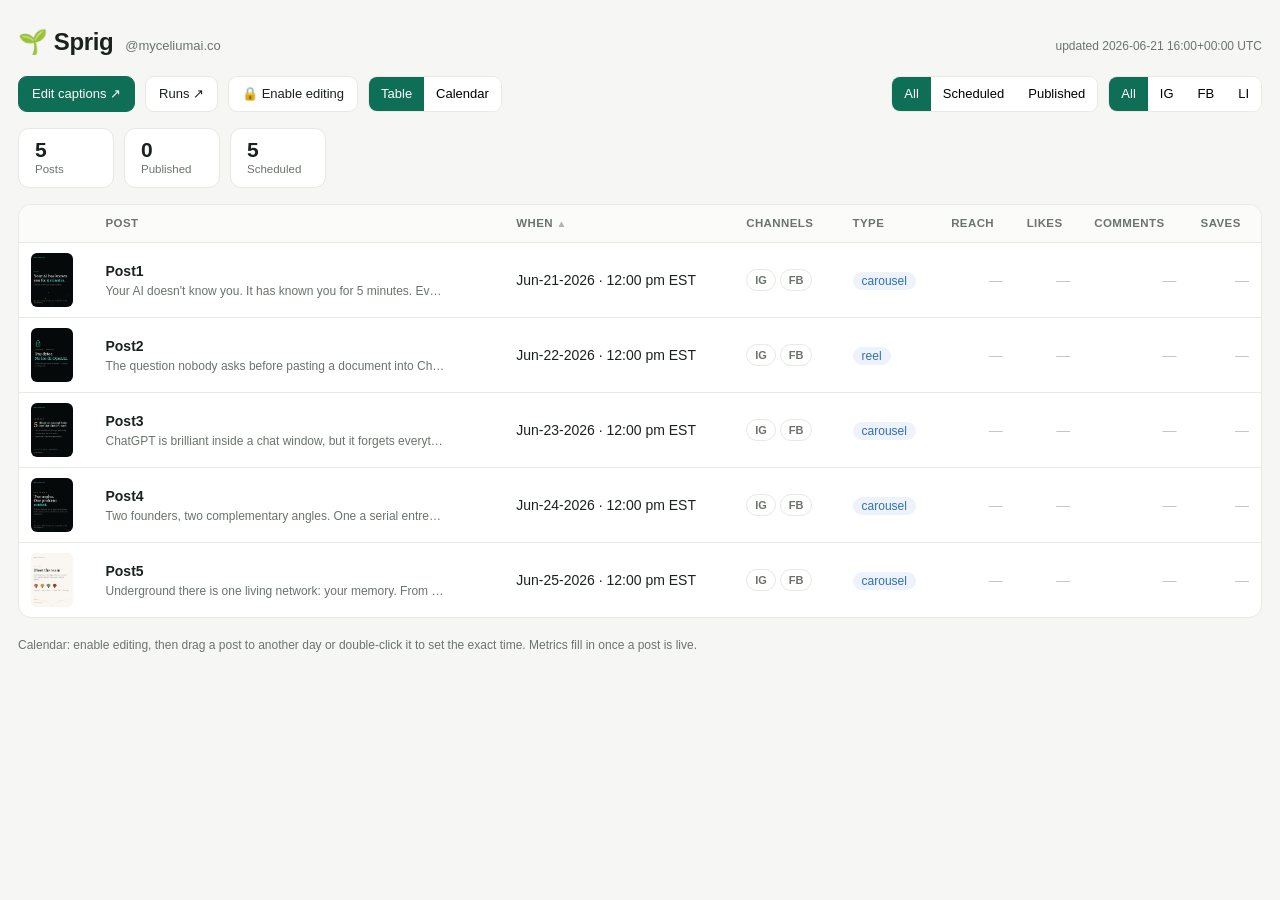
==== docs/index.html @ 907cd563 "feat: drag-drop reschedule + date/time editor (schedule.json overrides, browser GitHub token) - cont" ====
<!doctype html>
<html lang="en">
<head>
<meta charset="utf-8">
<meta name="viewport" content="width=device-width, initial-scale=1">
<title>Sprig · dashboard</title>
<style>
  :root{ --bg:#f6f7f4; --card:#fff; --ink:#1b211d; --mut:#6b736c; --line:#e7e9e3;
         --green:#1f9d6b; --greenbg:#e6f4ee; --accent:#0f6e56; --hover:#f2f4ef; }
  *{box-sizing:border-box} body{margin:0;background:var(--bg);color:var(--ink);
    font:14px/1.5 -apple-system,BlinkMacSystemFont,"Segoe UI",Inter,Arial,sans-serif}
  .wrap{max-width:1280px;margin:0 auto;padding:24px 18px 64px}
  header{display:flex;flex-wrap:wrap;align-items:baseline;gap:12px}
  h1{font-size:24px;margin:0;letter-spacing:-.4px}
  .tag{font-size:13px;color:var(--mut)} .updated{margin-left:auto;font-size:12px;color:var(--mut)}
  .bar{display:flex;flex-wrap:wrap;gap:10px;align-items:center;margin:16px 0}
  a.btn,button.f{font:inherit;display:inline-flex;align-items:center;gap:6px;padding:7px 13px;border:1px solid var(--line);
    border-radius:9px;background:#fff;color:var(--ink);text-decoration:none;font-size:13px;font-weight:500;cursor:pointer}
  a.btn.primary{background:var(--accent);color:#fff;border-color:var(--accent)}
  a.btn:hover,button.f:hover{border-color:var(--accent);color:var(--accent)}
  button.f.on{background:var(--green);color:#fff;border-color:var(--green)}
  .spacer{flex:1}
  .seg{display:inline-flex;border:1px solid var(--line);border-radius:9px;overflow:hidden;background:#fff}
  .seg button{font:inherit;border:0;border-radius:0;padding:7px 12px;background:#fff;cursor:pointer;font-size:13px} .seg button.on{background:var(--accent);color:#fff}
  .stats{display:flex;gap:10px;margin-bottom:16px;flex-wrap:wrap}
  .stat{background:var(--card);border:1px solid var(--line);border-radius:11px;padding:9px 16px;min-width:96px}
  .stat .n{font-size:21px;font-weight:600;line-height:1.1} .stat .l{font-size:11.5px;color:var(--mut)}
  .tablewrap{background:var(--card);border:1px solid var(--line);border-radius:13px;overflow:auto}
  table{border-collapse:collapse;width:100%;min-width:880px}
  th,td{text-align:left;padding:10px 12px;border-bottom:1px solid var(--line);white-space:nowrap;vertical-align:middle}
  th{position:sticky;top:0;background:#fbfcfa;font-size:11.5px;text-transform:uppercase;letter-spacing:.4px;color:var(--mut);font-weight:600;cursor:pointer;user-select:none}
  th.sortable:hover{color:var(--accent)} th .ar{opacity:.5;font-size:10px}
  tr:last-child td{border-bottom:0} tbody tr:hover{background:var(--hover)}
  td.num{text-align:right;font-variant-numeric:tabular-nums;font-weight:600} td.num.dim{color:#c4c8c1;font-weight:400}
  td.when{cursor:default} td.when.edit{cursor:pointer;color:var(--accent)} td.when.edit:hover{text-decoration:underline}
  .thumb{width:42px;height:54px;object-fit:cover;border-radius:6px;background:#e9ebe6;display:block}
  .post .id{font-weight:600;text-transform:capitalize} .post .cap{color:var(--mut);font-size:12px;max-width:340px;overflow:hidden;text-overflow:ellipsis;white-space:nowrap}
  .pill{font-size:11px;font-weight:600;padding:2px 8px;border-radius:20px;display:inline-block;margin-right:4px;border:1px solid}
  .pill.live{background:var(--greenbg);color:var(--green);border-color:#bfe3d2} .pill.sched{background:#fff;color:var(--mut);border-color:var(--line)}
  .type{font-size:12px;color:#2f6fb0;background:#eef3fb;padding:2px 9px;border-radius:20px}
  .fbnote{font-size:11px;color:var(--mut);margin-top:3px}
  .calbar{display:flex;align-items:center;justify-content:center;gap:16px;margin-bottom:10px}
  .caltitle{font-size:17px;font-weight:600;min-width:170px;text-align:center}
  .calhead{display:grid;grid-template-columns:repeat(7,1fr);gap:8px;margin-bottom:8px}
  .calhead div{font-size:11.5px;color:var(--mut);text-transform:uppercase;letter-spacing:.4px;text-align:center}
  .cal{display:grid;grid-template-columns:repeat(7,1fr);gap:8px}
  .day{background:var(--card);border:1px solid var(--line);border-radius:10px;min-height:96px;padding:6px}
  .day.empty{background:transparent;border:0} .day.dragover{border-color:var(--accent);background:var(--greenbg)}
  .dnum{font-size:12px;color:var(--mut);text-align:right;margin-bottom:4px}
  .day.today{border-color:var(--accent)} .day.today .dnum{color:var(--accent);font-weight:600}
  .chip{display:flex;align-items:center;gap:5px;border-left:3px solid var(--line);background:#fbfcfa;border-radius:5px;padding:3px 5px;margin-bottom:4px}
  .chip.live{border-left-color:var(--green)} .chip.sched{border-left-color:#cfd4cc}
  .chip.drag{cursor:grab} .chip.drag:active{cursor:grabbing}
  .chip img{width:18px;height:22px;object-fit:cover;border-radius:3px;background:#e9ebe6;flex:none}
  .chip span{font-size:11px;font-weight:600;text-transform:capitalize} .chip em{font-size:10px;color:var(--mut);font-style:normal;margin-left:auto}
  .ovl{position:fixed;inset:0;background:rgba(20,24,27,.45);display:flex;align-items:center;justify-content:center;z-index:50}
  .modal{background:#fff;border-radius:14px;padding:22px;max-width:430px;width:92%;box-shadow:0 10px 40px rgba(0,0,0,.2)}
  .modal h3{margin:0 0 8px;font-size:18px} .modal p{color:var(--mut);font-size:13px;margin:0 0 14px}
  .modal label{display:block;font-size:12px;color:var(--mut);margin:10px 0 4px}
  .modal input{width:100%;padding:9px 11px;border:1px solid var(--line);border-radius:9px;font:inherit}
  .modal .row{display:flex;gap:14px} .modal .row>div{flex:1}
  .modal .acts{display:flex;gap:10px;justify-content:flex-end;margin-top:18px}
  .toast{position:fixed;bottom:20px;left:50%;transform:translateX(-50%);background:var(--ink);color:#fff;padding:10px 18px;border-radius:10px;font-size:13px;z-index:60;opacity:0;transition:opacity .2s}
  .toast.show{opacity:1}
  footer{margin-top:18px;font-size:12px;color:var(--mut)}
</style>
</head>
<body>
<div class="wrap">
  <header><h1>🌱 Sprig</h1><span class="tag">@myceliumai.co</span><span class="updated" id="updated"></span></header>
  <div class="bar">
    <a class="btn primary" href="https://github.com/ortizia2000/sprig/edit/main/content/posts.yaml" target="_blank">Edit captions ↗</a>
    <a class="btn" href="https://github.com/ortizia2000/sprig/actions/workflows/publish.yml" target="_blank">Runs ↗</a>
    <button class="f" id="editBtn"></button>
    <div class="seg" id="viewF"><button data-v="table" class="on">Table</button><button data-v="calendar">Calendar</button></div>
    <span class="spacer"></span>
    <div class="seg" id="statusF"><button data-v="all" class="on">All</button><button data-v="scheduled">Scheduled</button><button data-v="published">Published</button></div>
    <div class="seg" id="chanF"><button data-v="all" class="on">All</button><button data-v="instagram">IG</button><button data-v="facebook">FB</button><button data-v="linkedin">LI</button></div>
  </div>
  <div class="stats" id="stats"></div>
  <div id="view"></div>
  <footer id="foot"></footer>
</div>
<div id="modalHost"></div>
<div class="toast" id="toast"></div>

<script>
const REPO="ortizia2000/sprig", PLAT={instagram:"IG",facebook:"FB",linkedin:"LI"};
const MON=["Jan","Feb","Mar","Apr","May","Jun","Jul","Aug","Sep","Oct","Nov","Dec"];
const MONLONG=["January","February","March","April","May","June","July","August","September","October","November","December"];
const COLS=[{k:"thumb",t:""},{k:"post",t:"Post"},{k:"when",t:"When",sort:1},{k:"channels",t:"Channels"},
  {k:"type",t:"Type"},{k:"reach",t:"Reach",sort:1,num:1},{k:"likes",t:"Likes",sort:1,num:1},
  {k:"comments",t:"Comments",sort:1,num:1},{k:"saved",t:"Saves",sort:1,num:1}];
let DATA=[], OVR={}, sortK="when", sortDir=1, fStatus="all", fChan="all", view="table", calMonth=null;
const esc=s=>(s||"").replace(/[&<>]/g,c=>({"&":"&amp;","<":"&lt;",">":"&gt;"}[c]));
const ig=(p,k)=>((p.metrics||{}).instagram||{})[k];
const isPub=p=>(p.published||[]).length>0;
const eff=p=>({date:(OVR[p.id]||{}).date||p.date, time:(OVR[p.id]||{}).time||p.time});
const tsOf=p=>{const e=eff(p);return Date.parse(e.date+"T"+(e.time||"00:00")+":00");};
function fmtWhen(p){const e=eff(p);const [Y,M,D]=e.date.split("-");let [h,mi]=(e.time||"00:00").split(":").map(Number);
  const ap=h>=12?"pm":"am",h12=(h%12)||12;return `${MON[(+M)-1]}-${D}-${Y} · ${h12}:${String(mi).padStart(2,"0")} ${ap} EST`;}
const token=()=>localStorage.getItem("sprig_token");
const editing=()=>!!token();

function filtered(){return DATA.filter(p=>{
  if(fStatus==="published"&&!isPub(p))return false; if(fStatus==="scheduled"&&isPub(p))return false;
  if(fChan!=="all"&&!(p.platforms||[]).includes(fChan))return false; return true;});}
function sorted(rows){return rows.slice().sort((a,b)=>{let va,vb;
  if(sortK==="when"){va=tsOf(a);vb=tsOf(b);}else{va=ig(a,sortK)??-1;vb=ig(b,sortK)??-1;}return (va-vb)*sortDir;});}

/* ---------- table ---------- */
function renderTable(){
  const head=COLS.map(c=>{const ar=c.k===sortK?`<span class="ar">${sortDir>0?"▲":"▼"}</span>`:"";
    return `<th class="${c.sort?'sortable':''} ${c.num?'num':''}" data-k="${c.k}">${c.t} ${ar}</th>`;}).join("");
  const rows=sorted(filtered()).map(p=>{
    const chans=(p.platforms||[]).map(pl=>{const l=(p.published||[]).includes(pl);
      return `<span class="pill ${l?'live':'sched'}">${PLAT[pl]||pl}${l?' ●':''}</span>`;}).join("");
    const fb=((p.metrics||{}).facebook)||{};
    const fbn=(fb.reactions!=null||fb.comments!=null)?`<div class="fbnote">FB ♥ ${fb.reactions??0} · 💬 ${fb.comments??0}</div>`:"";
    const num=k=>{const v=ig(p,k);return v==null?`<td class="num dim">—</td>`:`<td class="num">${v.toLocaleString()}</td>`;};
    return `<tr><td><img class="thumb" src="${esc(p.thumb||'')}" alt=""></td>
      <td class="post"><div class="id">${esc(p.id)}</div><div class="cap">${esc(p.caption_en||'')}</div></td>
      <td class="when ${editing()?'edit':''}" data-id="${esc(p.id)}">${fmtWhen(p)}</td>
      <td>${chans}${fbn}</td><td><span class="type">${esc(p.type)}</span></td>
      ${num("reach")}${num("likes")}${num("comments")}${num("saved")}</tr>`;}).join("")
    || `<tr><td colspan="9" style="color:var(--mut);padding:20px">No posts match this filter.</td></tr>`;
  document.getElementById("view").innerHTML=`<div class="tablewrap"><table><thead><tr>${head}</tr></thead><tbody>${rows}</tbody></table></div>`;
  document.querySelectorAll("th.sortable").forEach(th=>th.onclick=()=>{const k=th.dataset.k;if(k===sortK)sortDir*=-1;else{sortK=k;sortDir=1;}render();});
  if(editing()) document.querySelectorAll("td.when.edit").forEach(td=>td.onclick=()=>openEdit(td.dataset.id));
}
/* ---------- calendar ---------- */
function renderCalendar(){
  const posts=filtered(),byDate={}; posts.forEach(p=>{const d=eff(p).date;(byDate[d]=byDate[d]||[]).push(p);});
  const y=calMonth.getFullYear(),m=calMonth.getMonth();
  const startDow=new Date(y,m,1).getDay(),days=new Date(y,m+1,0).getDate();
  const t=new Date(),tS=`${t.getFullYear()}-${String(t.getMonth()+1).padStart(2,'0')}-${String(t.getDate()).padStart(2,'0')}`;
  const chip=p=>`<div class="chip ${isPub(p)?'live':'sched'} ${editing()&&!isPub(p)?'drag':''}" draggable="${editing()&&!isPub(p)}" data-id="${esc(p.id)}">
      <img src="${esc(p.thumb||'')}"><span>${esc(p.id)}</span><em>${(p.platforms||[]).map(x=>PLAT[x]).join(' ')}</em></div>`;
  let cells=""; for(let i=0;i<startDow;i++)cells+=`<div class="day empty"></div>`;
  for(let d=1;d<=days;d++){const ds=`${y}-${String(m+1).padStart(2,'0')}-${String(d).padStart(2,'0')}`;
    cells+=`<div class="day ${ds===tS?'today':''}" data-date="${ds}"><div class="dnum">${d}</div>${(byDate[ds]||[]).map(chip).join("")}</div>`;}
  document.getElementById("view").innerHTML=`
    <div class="calbar"><button class="f" id="pm">‹</button><div class="caltitle">${MONLONG[m]} ${y}</div><button class="f" id="nm">›</button></div>
    <div class="calhead">${["Sun","Mon","Tue","Wed","Thu","Fri","Sat"].map(d=>`<div>${d}</div>`).join("")}</div>
    <div class="cal">${cells}</div>`;
  document.getElementById("pm").onclick=()=>{calMonth=new Date(y,m-1,1);render();};
  document.getElementById("nm").onclick=()=>{calMonth=new Date(y,m+1,1);render();};
  if(editing()) wireDnD();
  document.querySelectorAll(".chip").forEach(c=>{ if(editing()) c.ondblclick=()=>openEdit(c.dataset.id); });
}
function wireDnD(){
  document.querySelectorAll(".chip.drag").forEach(c=>{
    c.ondragstart=e=>{e.dataTransfer.setData("text/plain",c.dataset.id);e.dataTransfer.effectAllowed="move";};});
  document.querySelectorAll(".day[data-date]").forEach(cell=>{
    cell.ondragover=e=>{e.preventDefault();cell.classList.add("dragover");};
    cell.ondragleave=()=>cell.classList.remove("dragover");
    cell.ondrop=e=>{e.preventDefault();cell.classList.remove("dragover");
      const id=e.dataTransfer.getData("text/plain"),p=DATA.find(x=>x.id===id);
      if(!p)return; const cur=eff(p); setOverride(id,cell.dataset.date,cur.time);};
  });
}
/* ---------- editing ---------- */
function setOverride(id,date,time){
  OVR[id]={date,time}; render(); saveSchedule();
}
function openEdit(id){
  const p=DATA.find(x=>x.id===id); if(!p)return; const e=eff(p);
  modal(`<h3>Reschedule ${esc(id)}</h3><p>Set the date and time this post goes live (EST).</p>
    <div class="row"><div><label>Date</label><input id="ed" type="date" value="${e.date}"></div>
    <div><label>Time</label><input id="et" type="time" value="${e.time}"></div></div>
    <div class="acts"><button class="f" id="ec">Cancel</button><button class="f on" id="es">Save</button></div>`,
    ()=>{ document.getElementById("ec").onclick=closeModal;
      document.getElementById("es").onclick=()=>{const d=document.getElementById("ed").value,tm=document.getElementById("et").value;
        if(d&&tm){closeModal();setOverride(id,d,tm);}}; });
}
async function loadOverrides(){
  try{
    const h={Accept:"application/vnd.github+json"}; if(token()) h.Authorization="Bearer "+token();
    const r=await fetch(`https://api.github.com/repos/${REPO}/contents/content/schedule.json?ref=main&t=`+Date.now(),{headers:h});
    if(!r.ok) return {};
    const j=await r.json();
    return JSON.parse(decodeURIComponent(escape(atob((j.content||"").replace(/\n/g,""))))||"{}");
  }catch(e){ return {}; }
}
async function saveSchedule(){
  if(!token()){ tokenModal(); return; }
  toast("Saving…");
  try{
    const url=`https://api.github.com/repos/${REPO}/contents/content/schedule.json`;
    let sha; const g=await fetch(url,{headers:{Authorization:"Bearer "+token(),Accept:"application/vnd.github+json"}});
    if(g.ok) sha=(await g.json()).sha;
    const body={message:"schedule: update via dashboard",content:btoa(unescape(encodeURIComponent(JSON.stringify(OVR,null,2)))),sha};
    const r=await fetch(url,{method:"PUT",headers:{Authorization:"Bearer "+token(),Accept:"application/vnd.github+json","Content-Type":"application/json"},body:JSON.stringify(body)});
    if(r.ok) toast("Saved · the publisher will use the new time"); else { toast("Save failed ("+r.status+") — check your token"); }
  }catch(err){ toast("Save failed — network/token"); }
}
/* ---------- token + modal ---------- */
function tokenModal(){
  modal(`<h3>Enable editing</h3>
    <p>To drag-and-drop and reschedule, paste a GitHub token. It is stored only in this browser, never in the code.
    Create a <a href="https://github.com/settings/personal-access-tokens/new" target="_blank">fine-grained token</a> with
    <b>Repository access: only ${REPO}</b> and <b>Permissions → Contents → Read and write</b>.</p>
    <label>GitHub token</label><input id="tk" type="password" placeholder="github_pat_…">
    <div class="acts"><button class="f" id="tc">Cancel</button><button class="f on" id="ts">Save token</button></div>`,
    ()=>{ document.getElementById("tc").onclick=closeModal;
      document.getElementById("ts").onclick=()=>{const v=document.getElementById("tk").value.trim();
        if(v){localStorage.setItem("sprig_token",v);closeModal();setEditBtn();render();toast("Editing enabled");}}; });
}
function modal(html,after){document.getElementById("modalHost").innerHTML=`<div class="ovl"><div class="modal">${html}</div></div>`;
  document.querySelector(".ovl").onclick=e=>{if(e.target.classList.contains("ovl"))closeModal();}; if(after)after();}
function closeModal(){document.getElementById("modalHost").innerHTML="";}
let toastT; function toast(m){const el=document.getElementById("toast");el.textContent=m;el.classList.add("show");clearTimeout(toastT);toastT=setTimeout(()=>el.classList.remove("show"),2600);}
function setEditBtn(){const b=document.getElementById("editBtn");
  if(editing()){b.textContent="🔓 Editing on";b.classList.add("on");b.onclick=()=>{if(confirm("Turn editing off and forget the token on this browser?")){localStorage.removeItem("sprig_token");setEditBtn();render();}};}
  else{b.textContent="🔒 Enable editing";b.classList.remove("on");b.onclick=tokenModal;}}
/* ---------- shell ---------- */
function stats(){const pub=DATA.filter(isPub).length,reach=DATA.reduce((s,p)=>s+(ig(p,"reach")||0),0);
  const c=[["Posts",DATA.length],["Published",pub],["Scheduled",DATA.length-pub]]; if(reach>0)c.push(["Total reach",reach.toLocaleString()]);
  document.getElementById("stats").innerHTML=c.map(([l,n])=>`<div class="stat"><div class="n">${n}</div><div class="l">${l}</div></div>`).join("");}
function render(){ view==="calendar"?renderCalendar():renderTable(); }
function wireSeg(id,fn){document.querySelectorAll(`#${id} button`).forEach(b=>b.onclick=()=>{
  document.querySelectorAll(`#${id} button`).forEach(x=>x.classList.remove("on"));b.classList.add("on");fn(b.dataset.v);render();});}
Promise.all([
  fetch('./data.json?'+Date.now()).then(r=>r.json()),
  loadOverrides()
]).then(([d,ov])=>{
  DATA=d.posts||[]; OVR=ov||{};
  const dates=DATA.map(p=>eff(p).date).filter(Boolean).sort();
  calMonth=dates.length?new Date(dates[0]+"T00:00:00"):new Date(); calMonth=new Date(calMonth.getFullYear(),calMonth.getMonth(),1);
  document.getElementById('updated').textContent=d.updated?'updated '+d.updated.replace('T',' ')+' UTC':'';
  document.getElementById('foot').textContent="Calendar: enable editing, then drag a post to another day or double-click it to set the exact time. Metrics fill in once a post is live.";
  wireSeg("viewF",v=>view=v); wireSeg("statusF",v=>fStatus=v); wireSeg("chanF",v=>fChan=v); setEditBtn();
  stats(); render();
}).catch(()=>{document.getElementById('view').innerHTML='<p style="padding:20px;color:var(--mut)">Could not load data.json yet — it builds on the first Actions run.</p>';});
</script>
</body>
</html>
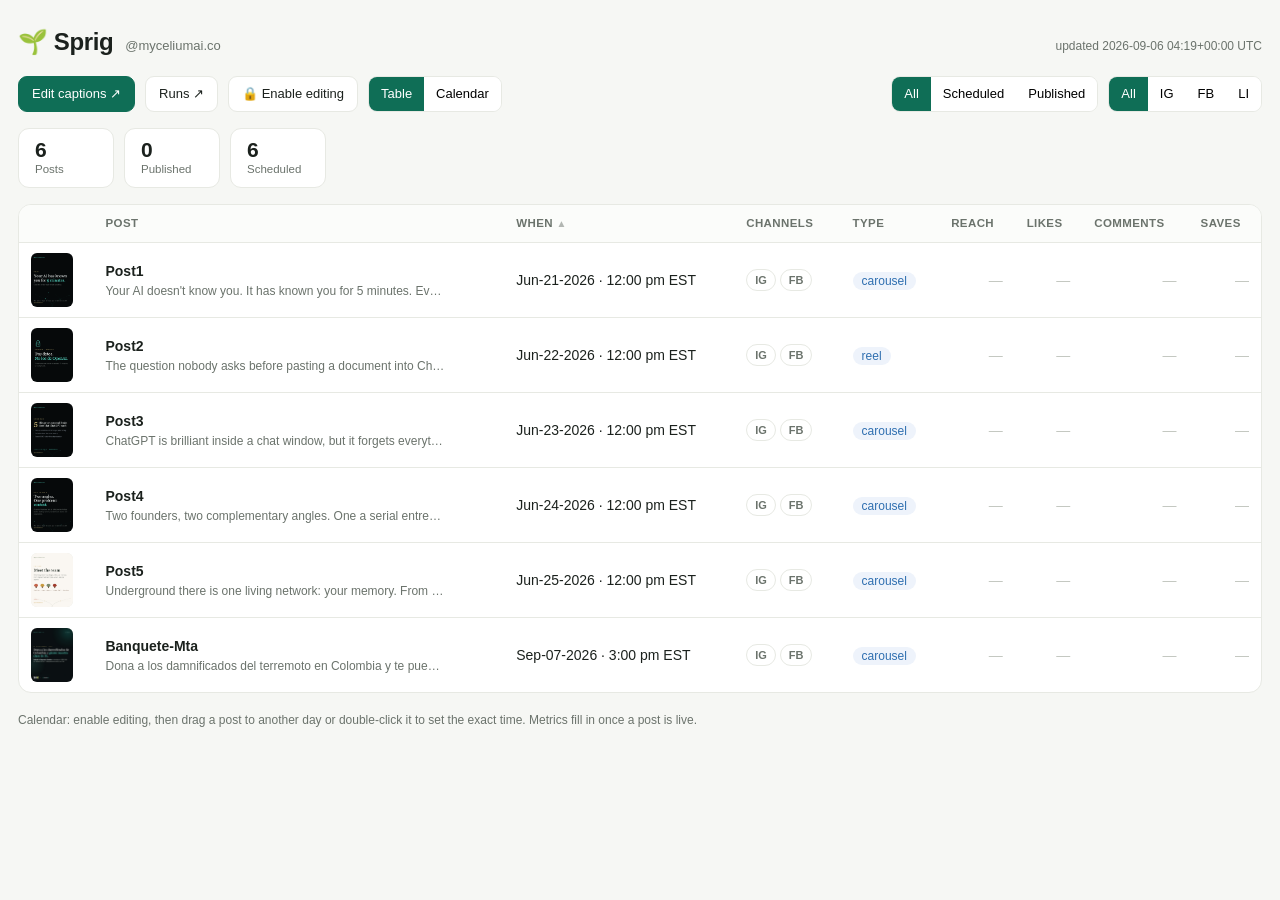
==== commit fa0130f5: "fix: calendar opens on the next pending post, not the oldest dates[0] anclaba el calendario en junio" ====
--- a/docs/index.html
+++ b/docs/index.html
@@ -226,7 +226,12 @@
 ]).then(([d,ov])=>{
   DATA=d.posts||[]; OVR=ov||{};
   const dates=DATA.map(p=>eff(p).date).filter(Boolean).sort();
-  calMonth=dates.length?new Date(dates[0]+"T00:00:00"):new Date(); calMonth=new Date(calMonth.getFullYear(),calMonth.getMonth(),1);
+  // Abrir en el proximo post pendiente, no en el mas viejo de la cola. Con posts
+  // caducados en el archivo, dates[0] dejaba el calendario anclado meses atras y
+  // lo recien programado quedaba invisible sin pasar meses a mano.
+  const todayS=new Date().toISOString().slice(0,10);
+  const anchor=dates.find(x=>x>=todayS);
+  calMonth=anchor?new Date(anchor+"T00:00:00"):new Date(); calMonth=new Date(calMonth.getFullYear(),calMonth.getMonth(),1);
   document.getElementById('updated').textContent=d.updated?'updated '+d.updated.replace('T',' ')+' UTC':'';
   document.getElementById('foot').textContent="Calendar: enable editing, then drag a post to another day or double-click it to set the exact time. Metrics fill in once a post is live.";
   wireSeg("viewF",v=>view=v); wireSeg("statusF",v=>fStatus=v); wireSeg("chanF",v=>fChan=v); setEditBtn();
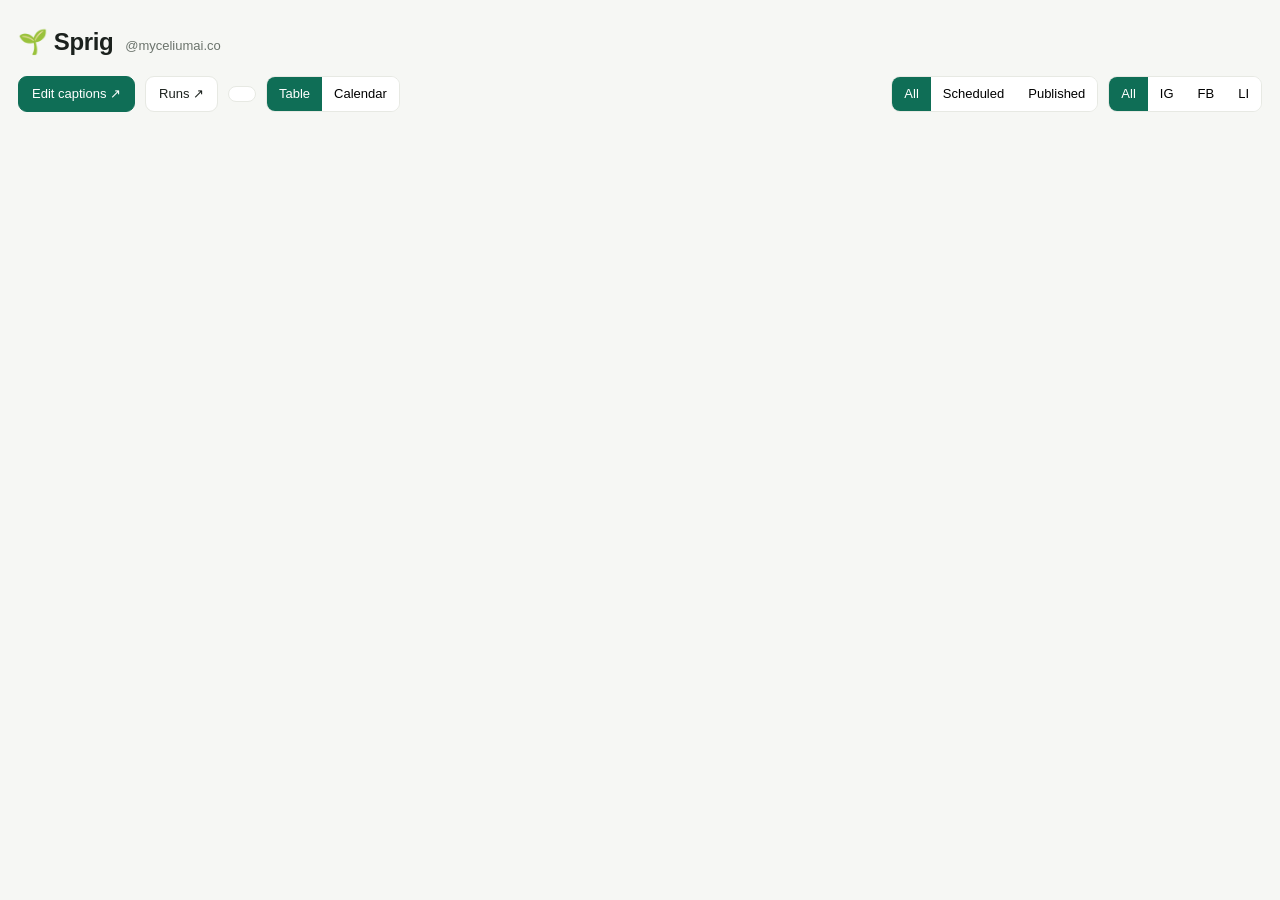
==== commit 2d6416ea: "feat: vista previa completa al hacer clic en un post Clic en una fila abre el carrusel a tamano real" ====
--- a/docs/index.html
+++ b/docs/index.html
@@ -63,6 +63,32 @@
   .toast{position:fixed;bottom:20px;left:50%;transform:translateX(-50%);background:var(--ink);color:#fff;padding:10px 18px;border-radius:10px;font-size:13px;z-index:60;opacity:0;transition:opacity .2s}
   .toast.show{opacity:1}
   footer{margin-top:18px;font-size:12px;color:var(--mut)}
+
+/* ---- preview modal ---- */
+#pv{position:fixed;inset:0;background:rgba(0,0,0,.62);display:none;z-index:60;padding:24px;overflow:auto}
+#pv.on{display:block}
+#pvbox{max-width:940px;margin:0 auto;background:var(--card);border-radius:14px;overflow:hidden;box-shadow:0 20px 60px rgba(0,0,0,.45)}
+#pvhead{display:flex;align-items:center;justify-content:space-between;gap:12px;padding:14px 18px;border-bottom:1px solid var(--line)}
+#pvhead h3{margin:0;font-size:16px}
+#pvhead .meta{font-size:12px;color:var(--mut);margin-top:2px}
+#pvclose{border:1px solid var(--line);background:none;border-radius:7px;padding:5px 11px;cursor:pointer;font-size:14px;color:inherit}
+#pvbody{display:grid;grid-template-columns:minmax(0,360px) minmax(0,1fr);gap:20px;padding:18px}
+@media(max-width:820px){#pvbody{grid-template-columns:1fr}}
+#pvstage{position:relative;background:#0A0F11;border-radius:10px;overflow:hidden;aspect-ratio:4/5}
+#pvslot,#pvslot img,#pvslot video{width:100%;height:100%;display:block}
+#pvslot img,#pvslot video{object-fit:contain}
+#pvstage .nv{position:absolute;top:50%;transform:translateY(-50%);width:30px;height:30px;border-radius:50%;border:none;background:rgba(255,255,255,.92);cursor:pointer;font-size:15px;line-height:1;display:grid;place-items:center}
+#pvstage .nv:disabled{opacity:.25;cursor:default}
+#pvprev{left:8px}#pvnext{right:8px}
+#pvcount{position:absolute;top:8px;right:8px;background:rgba(0,0,0,.62);color:#fff;font-size:11px;padding:3px 8px;border-radius:10px;z-index:2}
+#pvthumbs{display:flex;gap:6px;margin-top:9px;flex-wrap:wrap}
+#pvthumbs button{width:44px;aspect-ratio:4/5;padding:0;border:1px solid var(--line);border-radius:5px;overflow:hidden;background:none;cursor:pointer;display:grid;place-items:center}
+#pvthumbs button[aria-current="true"]{border-color:#0f8f7f;border-width:2px}
+#pvthumbs img{width:100%;height:100%;object-fit:cover;display:block}
+#pvcap{white-space:pre-wrap;font-size:14px;line-height:1.6;margin:0}
+#pvtags{color:#0f8f7f;margin-top:10px;font-size:14px}
+#pvlen{margin-top:12px;padding-top:10px;border-top:1px solid var(--line);font-size:12px;color:var(--mut)}
+tbody tr[data-pid]{cursor:pointer}
 </style>
 </head>
 <body>
@@ -118,7 +144,7 @@
     const fb=((p.metrics||{}).facebook)||{};
     const fbn=(fb.reactions!=null||fb.comments!=null)?`<div class="fbnote">FB ♥ ${fb.reactions??0} · 💬 ${fb.comments??0}</div>`:"";
     const num=k=>{const v=ig(p,k);return v==null?`<td class="num dim">—</td>`:`<td class="num">${v.toLocaleString()}</td>`;};
-    return `<tr><td><img class="thumb" src="${esc(p.thumb||'')}" alt=""></td>
+    return `<tr data-pid="${esc(p.id)}"><td><img class="thumb" src="${esc(p.thumb||'')}" alt=""></td>
       <td class="post"><div class="id">${esc(p.id)}</div><div class="cap">${esc(p.caption_en||'')}</div></td>
       <td class="when ${editing()?'edit':''}" data-id="${esc(p.id)}">${fmtWhen(p)}</td>
       <td>${chans}${fbn}</td><td><span class="type">${esc(p.type)}</span></td>
@@ -126,7 +152,11 @@
     || `<tr><td colspan="9" style="color:var(--mut);padding:20px">No posts match this filter.</td></tr>`;
   document.getElementById("view").innerHTML=`<div class="tablewrap"><table><thead><tr>${head}</tr></thead><tbody>${rows}</tbody></table></div>`;
   document.querySelectorAll("th.sortable").forEach(th=>th.onclick=()=>{const k=th.dataset.k;if(k===sortK)sortDir*=-1;else{sortK=k;sortDir=1;}render();});
-  if(editing()) document.querySelectorAll("td.when.edit").forEach(td=>td.onclick=()=>openEdit(td.dataset.id));
+  document.querySelectorAll("tbody tr[data-pid]").forEach(tr=>tr.onclick=e=>{
+    if(e.target.closest("td.when.edit")) return;
+    openPreview(tr.dataset.pid);
+  });
+  if(editing()) document.querySelectorAll("td.when.edit").forEach(td=>td.onclick=e=>{e.stopPropagation();openEdit(td.dataset.id)});
 }
 /* ---------- calendar ---------- */
 function renderCalendar(){
@@ -217,6 +247,52 @@
 function stats(){const pub=DATA.filter(isPub).length,reach=DATA.reduce((s,p)=>s+(ig(p,"reach")||0),0);
   const c=[["Posts",DATA.length],["Published",pub],["Scheduled",DATA.length-pub]]; if(reach>0)c.push(["Total reach",reach.toLocaleString()]);
   document.getElementById("stats").innerHTML=c.map(([l,n])=>`<div class="stat"><div class="n">${n}</div><div class="l">${l}</div></div>`).join("");}
+/* ---------- preview ---------- */
+let pvI=0, pvM=[];
+const pvIsVid=u=>/\.(mp4|mov|webm|m4v)$/i.test(String(u));
+// Las miniaturas y el visor leen de docs/media (mismo origen). raw.githubusercontent
+// cross-origin ya habia fallado antes en este dashboard.
+const pvLocal=u=>"media/"+String(u).split("/").pop();
+function pvShow(n){
+  pvI=Math.max(0,Math.min(pvM.length-1,n));
+  const u=pvM[pvI];
+  document.getElementById("pvslot").innerHTML = pvIsVid(u)
+    ? '<video src="'+pvLocal(u)+'" controls playsinline></video>'
+    : '<img src="'+pvLocal(u)+'" alt="Slide '+(pvI+1)+'">';
+  document.getElementById("pvcount").textContent=(pvI+1)+" / "+pvM.length;
+  document.getElementById("pvprev").disabled=pvI===0;
+  document.getElementById("pvnext").disabled=pvI===pvM.length-1;
+  [...document.getElementById("pvthumbs").children].forEach((b,k)=>b.setAttribute("aria-current",k===pvI));
+}
+function openPreview(id){
+  const p=DATA.find(x=>x.id===id); if(!p) return;
+  pvM=p.media||[];
+  document.getElementById("pvtitle").textContent=p.id;
+  document.getElementById("pvmeta").textContent=fmtWhen(p)+"  \u00b7  "+(p.platforms||[]).map(x=>PLAT[x]||x).join(" ")+"  \u00b7  "+p.type;
+  const cap=[p.caption_en,p.caption_es].filter(x=>x&&x.trim()).join("\n\n");
+  document.getElementById("pvcap").textContent=cap;
+  document.getElementById("pvtags").textContent=p.hashtags||"";
+  document.getElementById("pvlen").textContent=(cap.length+(p.hashtags?p.hashtags.length+2:0))+" caracteres  \u00b7  limite Instagram 2.200";
+  const th=document.getElementById("pvthumbs"); th.innerHTML="";
+  pvM.forEach((u,k)=>{ const b=document.createElement("button");
+    b.setAttribute("aria-label","Ver "+(k+1));
+    if(pvIsVid(u)) b.textContent="\u25b6"; else { const im=document.createElement("img"); im.src=pvLocal(u); im.alt=""; b.appendChild(im); }
+    b.onclick=e=>{e.stopPropagation();pvShow(k)}; th.appendChild(b); });
+  document.getElementById("pv").classList.add("on");
+  pvShow(0);
+}
+function pvClose(){ document.getElementById("pv").classList.remove("on"); }
+document.getElementById("pvclose").onclick=pvClose;
+document.getElementById("pv").onclick=e=>{ if(e.target.id==="pv") pvClose(); };
+document.getElementById("pvprev").onclick=()=>pvShow(pvI-1);
+document.getElementById("pvnext").onclick=()=>pvShow(pvI+1);
+addEventListener("keydown",e=>{
+  if(!document.getElementById("pv").classList.contains("on")) return;
+  if(e.key==="Escape")pvClose();
+  if(e.key==="ArrowLeft")pvShow(pvI-1);
+  if(e.key==="ArrowRight")pvShow(pvI+1);
+});
+
 function render(){ view==="calendar"?renderCalendar():renderTable(); }
 function wireSeg(id,fn){document.querySelectorAll(`#${id} button`).forEach(b=>b.onclick=()=>{
   document.querySelectorAll(`#${id} button`).forEach(x=>x.classList.remove("on"));b.classList.add("on");fn(b.dataset.v);render();});}
@@ -238,5 +314,30 @@
   stats(); render();
 }).catch(()=>{document.getElementById('view').innerHTML='<p style="padding:20px;color:var(--mut)">Could not load data.json yet — it builds on the first Actions run.</p>';});
 </script>
+
+<div id="pv" role="dialog" aria-modal="true" aria-label="Vista previa del post">
+  <div id="pvbox">
+    <div id="pvhead">
+      <div><h3 id="pvtitle"></h3><div class="meta" id="pvmeta"></div></div>
+      <button id="pvclose">Cerrar</button>
+    </div>
+    <div id="pvbody">
+      <div>
+        <div id="pvstage">
+          <span id="pvcount"></span>
+          <div id="pvslot"></div>
+          <button class="nv" id="pvprev" aria-label="Anterior">&lsaquo;</button>
+          <button class="nv" id="pvnext" aria-label="Siguiente">&rsaquo;</button>
+        </div>
+        <div id="pvthumbs"></div>
+      </div>
+      <div>
+        <p id="pvcap"></p>
+        <div id="pvtags"></div>
+        <div id="pvlen"></div>
+      </div>
+    </div>
+  </div>
+</div>
 </body>
 </html>
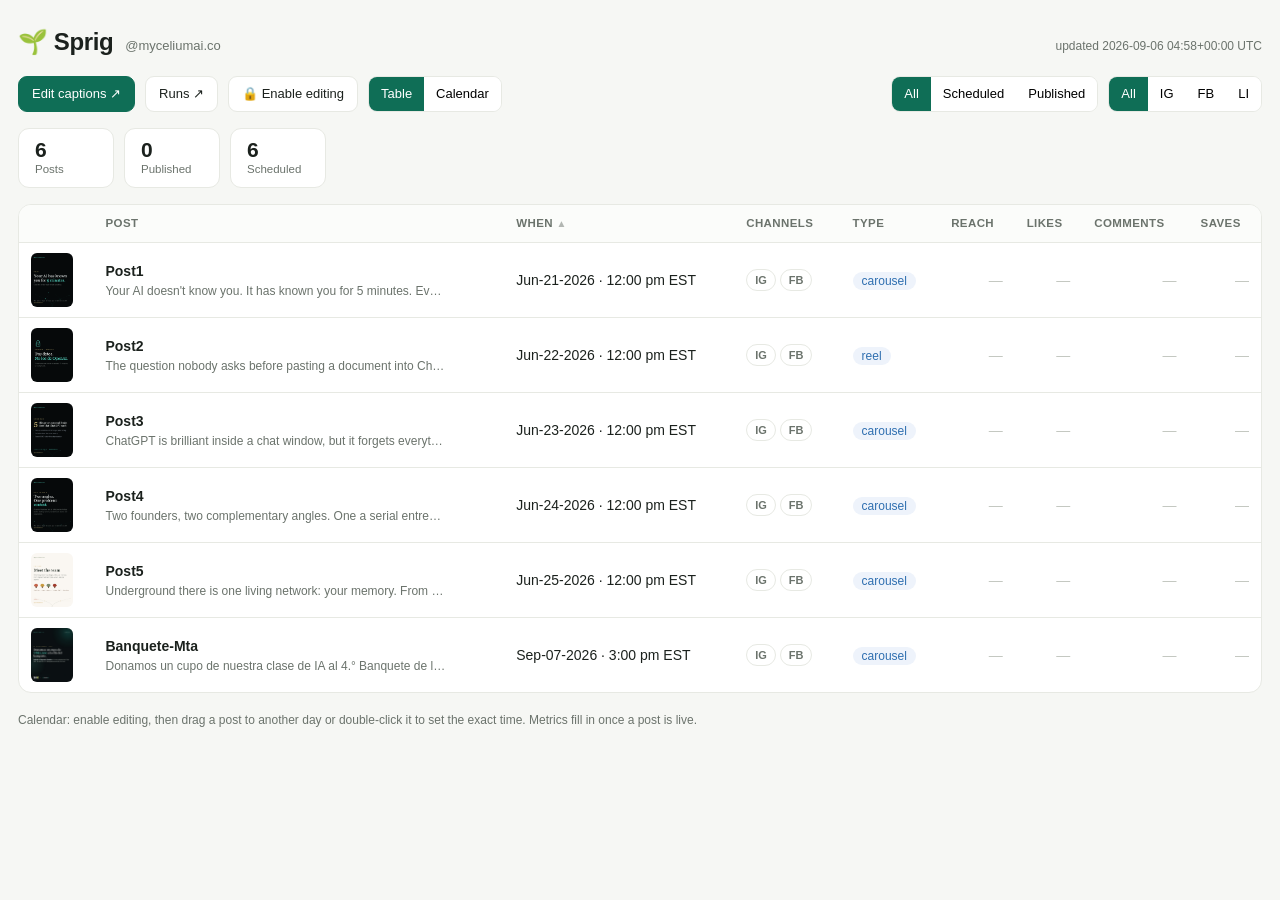
==== commit e9decd96: "fix: el wiring del modal corria antes de que existiera el markup Los getElementById del modal devolv" ====
--- a/docs/index.html
+++ b/docs/index.html
@@ -266,6 +266,7 @@
 }
 function openPreview(id){
   const p=DATA.find(x=>x.id===id); if(!p) return;
+  pvWire();
   pvM=p.media||[];
   document.getElementById("pvtitle").textContent=p.id;
   document.getElementById("pvmeta").textContent=fmtWhen(p)+"  \u00b7  "+(p.platforms||[]).map(x=>PLAT[x]||x).join(" ")+"  \u00b7  "+p.type;
@@ -281,11 +282,17 @@
   document.getElementById("pv").classList.add("on");
   pvShow(0);
 }
-function pvClose(){ document.getElementById("pv").classList.remove("on"); }
-document.getElementById("pvclose").onclick=pvClose;
-document.getElementById("pv").onclick=e=>{ if(e.target.id==="pv") pvClose(); };
-document.getElementById("pvprev").onclick=()=>pvShow(pvI-1);
-document.getElementById("pvnext").onclick=()=>pvShow(pvI+1);
+function pvClose(){ const e=document.getElementById("pv"); if(e) e.classList.remove("on"); }
+let pvWired=false;
+function pvWire(){
+  if(pvWired) return;
+  const box=document.getElementById("pv"); if(!box) return;
+  document.getElementById("pvclose").onclick=pvClose;
+  box.onclick=e=>{ if(e.target.id==="pv") pvClose(); };
+  document.getElementById("pvprev").onclick=()=>pvShow(pvI-1);
+  document.getElementById("pvnext").onclick=()=>pvShow(pvI+1);
+  pvWired=true;
+}
 addEventListener("keydown",e=>{
   if(!document.getElementById("pv").classList.contains("on")) return;
   if(e.key==="Escape")pvClose();
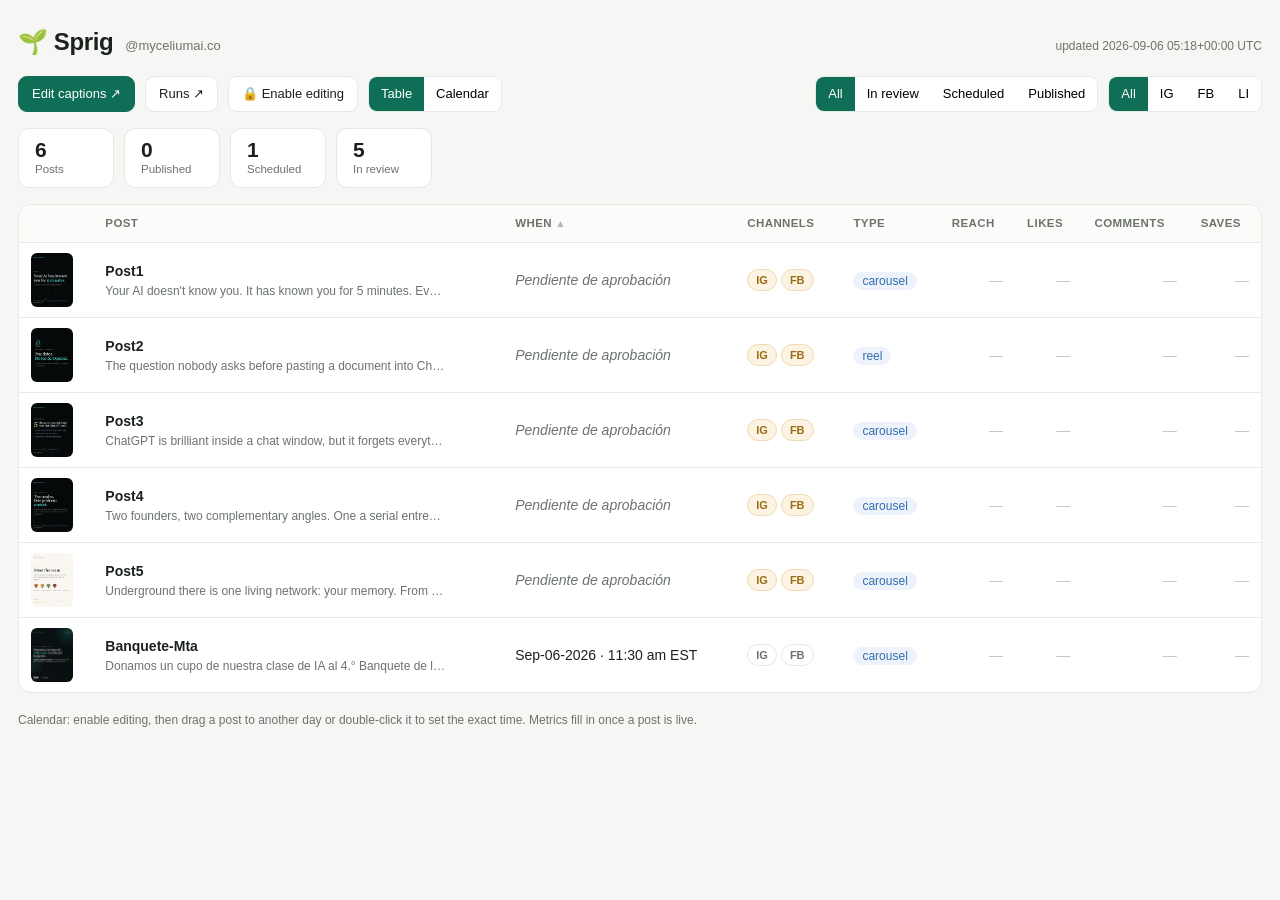
==== commit 991776be: "feat: estado 'en revision' para posts sin aprobar Un post con review:true queda retenido: publish.py" ====
--- a/docs/index.html
+++ b/docs/index.html
@@ -63,6 +63,8 @@
   .toast{position:fixed;bottom:20px;left:50%;transform:translateX(-50%);background:var(--ink);color:#fff;padding:10px 18px;border-radius:10px;font-size:13px;z-index:60;opacity:0;transition:opacity .2s}
   .toast.show{opacity:1}
   footer{margin-top:18px;font-size:12px;color:var(--mut)}
+  .pill.rev{background:#fdf3e3;color:#9a6b12;border-color:#efdcb4}
+  td.when.rev{color:var(--mut);font-style:italic}
 
 /* ---- preview modal ---- */
 #pv{position:fixed;inset:0;background:rgba(0,0,0,.62);display:none;z-index:60;padding:24px;overflow:auto}
@@ -100,7 +102,7 @@
     <button class="f" id="editBtn"></button>
     <div class="seg" id="viewF"><button data-v="table" class="on">Table</button><button data-v="calendar">Calendar</button></div>
     <span class="spacer"></span>
-    <div class="seg" id="statusF"><button data-v="all" class="on">All</button><button data-v="scheduled">Scheduled</button><button data-v="published">Published</button></div>
+    <div class="seg" id="statusF"><button data-v="all" class="on">All</button><button data-v="review">In review</button><button data-v="scheduled">Scheduled</button><button data-v="published">Published</button></div>
     <div class="seg" id="chanF"><button data-v="all" class="on">All</button><button data-v="instagram">IG</button><button data-v="facebook">FB</button><button data-v="linkedin">LI</button></div>
   </div>
   <div class="stats" id="stats"></div>
@@ -129,7 +131,9 @@
 const editing=()=>!!token();
 
 function filtered(){return DATA.filter(p=>{
-  if(fStatus==="published"&&!isPub(p))return false; if(fStatus==="scheduled"&&isPub(p))return false;
+  if(fStatus==="review"&&!p.review)return false;
+  if(fStatus==="published"&&!isPub(p))return false;
+  if(fStatus==="scheduled"&&(isPub(p)||p.review))return false;
   if(fChan!=="all"&&!(p.platforms||[]).includes(fChan))return false; return true;});}
 function sorted(rows){return rows.slice().sort((a,b)=>{let va,vb;
   if(sortK==="when"){va=tsOf(a);vb=tsOf(b);}else{va=ig(a,sortK)??-1;vb=ig(b,sortK)??-1;}return (va-vb)*sortDir;});}
@@ -140,13 +144,13 @@
     return `<th class="${c.sort?'sortable':''} ${c.num?'num':''}" data-k="${c.k}">${c.t} ${ar}</th>`;}).join("");
   const rows=sorted(filtered()).map(p=>{
     const chans=(p.platforms||[]).map(pl=>{const l=(p.published||[]).includes(pl);
-      return `<span class="pill ${l?'live':'sched'}">${PLAT[pl]||pl}${l?' ●':''}</span>`;}).join("");
+      return `<span class="pill ${l?'live':(p.review?'rev':'sched')}">${PLAT[pl]||pl}${l?' ●':''}</span>`;}).join("");
     const fb=((p.metrics||{}).facebook)||{};
     const fbn=(fb.reactions!=null||fb.comments!=null)?`<div class="fbnote">FB ♥ ${fb.reactions??0} · 💬 ${fb.comments??0}</div>`:"";
     const num=k=>{const v=ig(p,k);return v==null?`<td class="num dim">—</td>`:`<td class="num">${v.toLocaleString()}</td>`;};
     return `<tr data-pid="${esc(p.id)}"><td><img class="thumb" src="${esc(p.thumb||'')}" alt=""></td>
       <td class="post"><div class="id">${esc(p.id)}</div><div class="cap">${esc(p.caption_en||'')}</div></td>
-      <td class="when ${editing()?'edit':''}" data-id="${esc(p.id)}">${fmtWhen(p)}</td>
+      <td class="when ${p.review?'rev':(editing()?'edit':'')}" data-id="${esc(p.id)}">${p.review?'Pendiente de aprobación':fmtWhen(p)}</td>
       <td>${chans}${fbn}</td><td><span class="type">${esc(p.type)}</span></td>
       ${num("reach")}${num("likes")}${num("comments")}${num("saved")}</tr>`;}).join("")
     || `<tr><td colspan="9" style="color:var(--mut);padding:20px">No posts match this filter.</td></tr>`;
@@ -245,7 +249,8 @@
   else{b.textContent="🔒 Enable editing";b.classList.remove("on");b.onclick=tokenModal;}}
 /* ---------- shell ---------- */
 function stats(){const pub=DATA.filter(isPub).length,reach=DATA.reduce((s,p)=>s+(ig(p,"reach")||0),0);
-  const c=[["Posts",DATA.length],["Published",pub],["Scheduled",DATA.length-pub]]; if(reach>0)c.push(["Total reach",reach.toLocaleString()]);
+  const rev=DATA.filter(p=>p.review).length;
+  const c=[["Posts",DATA.length],["Published",pub],["Scheduled",DATA.length-pub-rev],["In review",rev]]; if(reach>0)c.push(["Total reach",reach.toLocaleString()]);
   document.getElementById("stats").innerHTML=c.map(([l,n])=>`<div class="stat"><div class="n">${n}</div><div class="l">${l}</div></div>`).join("");}
 /* ---------- preview ---------- */
 let pvI=0, pvM=[];
@@ -269,7 +274,7 @@
   pvWire();
   pvM=p.media||[];
   document.getElementById("pvtitle").textContent=p.id;
-  document.getElementById("pvmeta").textContent=fmtWhen(p)+"  \u00b7  "+(p.platforms||[]).map(x=>PLAT[x]||x).join(" ")+"  \u00b7  "+p.type;
+  document.getElementById("pvmeta").textContent=(p.review?"En revisión, sin fecha":fmtWhen(p))+"  \u00b7  "+(p.platforms||[]).map(x=>PLAT[x]||x).join(" ")+"  \u00b7  "+p.type;
   const cap=[p.caption_en,p.caption_es].filter(x=>x&&x.trim()).join("\n\n");
   document.getElementById("pvcap").textContent=cap;
   document.getElementById("pvtags").textContent=p.hashtags||"";
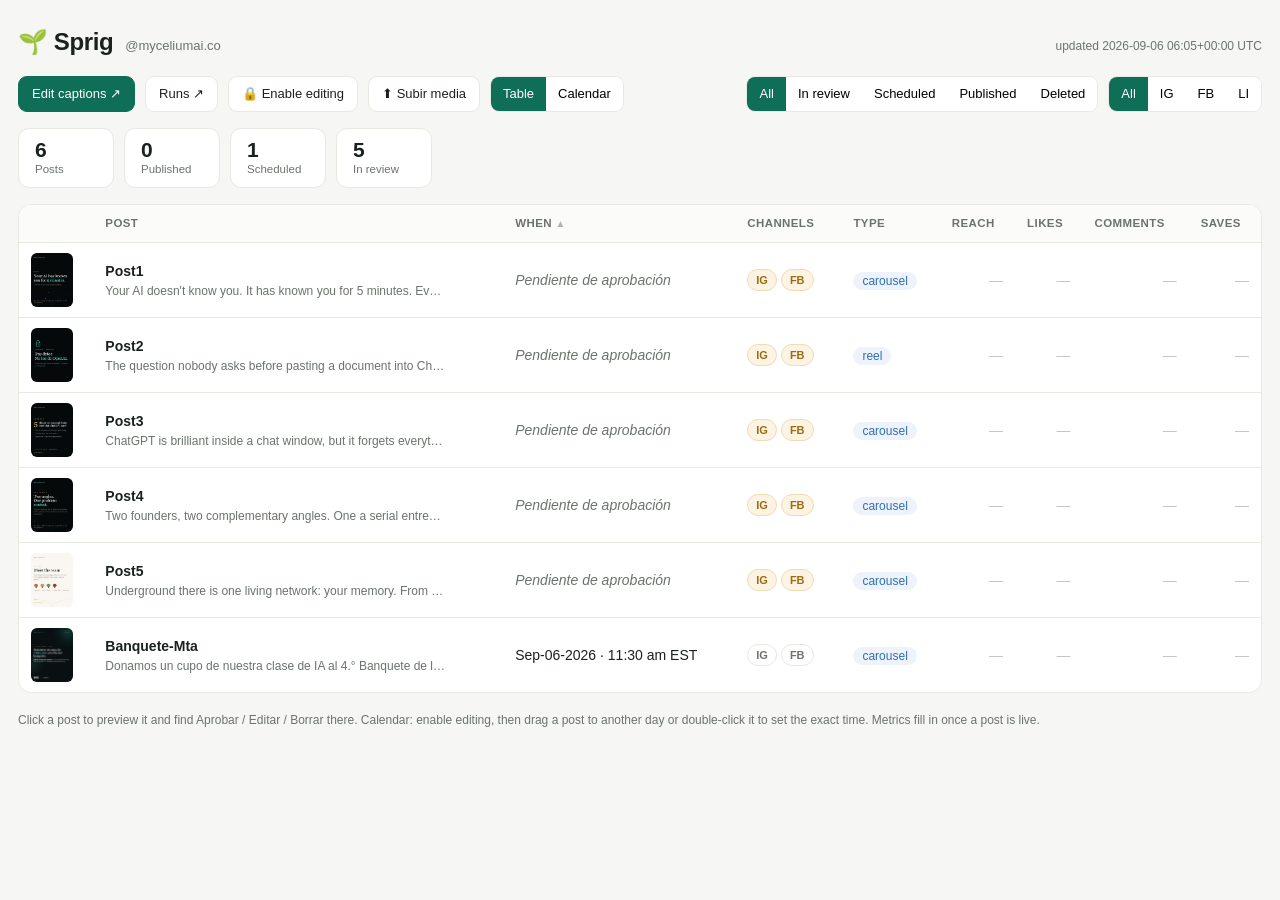
==== commit bca4abdf: "dashboard: aprobar/editar/borrar + subir media + render de slides por Action Tres cosas aprobadas 20" ====
--- a/docs/index.html
+++ b/docs/index.html
@@ -6,7 +6,7 @@
 <title>Sprig · dashboard</title>
 <style>
   :root{ --bg:#f6f7f4; --card:#fff; --ink:#1b211d; --mut:#6b736c; --line:#e7e9e3;
-         --green:#1f9d6b; --greenbg:#e6f4ee; --accent:#0f6e56; --hover:#f2f4ef; }
+         --green:#1f9d6b; --greenbg:#e6f4ee; --accent:#0f6e56; --hover:#f2f4ef; --red:#b3261e; --redbg:#fdecea; }
   *{box-sizing:border-box} body{margin:0;background:var(--bg);color:var(--ink);
     font:14px/1.5 -apple-system,BlinkMacSystemFont,"Segoe UI",Inter,Arial,sans-serif}
   .wrap{max-width:1280px;margin:0 auto;padding:24px 18px 64px}
@@ -19,6 +19,9 @@
   a.btn.primary{background:var(--accent);color:#fff;border-color:var(--accent)}
   a.btn:hover,button.f:hover{border-color:var(--accent);color:var(--accent)}
   button.f.on{background:var(--green);color:#fff;border-color:var(--green)}
+  button.f.danger{color:var(--red)} button.f.danger:hover{border-color:var(--red);background:var(--redbg)}
+  button.f.danger.on{background:var(--red);border-color:var(--red);color:#fff}
+  button.f:disabled{opacity:.45;cursor:default}
   .spacer{flex:1}
   .seg{display:inline-flex;border:1px solid var(--line);border-radius:9px;overflow:hidden;background:#fff}
   .seg button{font:inherit;border:0;border-radius:0;padding:7px 12px;background:#fff;cursor:pointer;font-size:13px} .seg button.on{background:var(--accent);color:#fff}
@@ -31,14 +34,18 @@
   th{position:sticky;top:0;background:#fbfcfa;font-size:11.5px;text-transform:uppercase;letter-spacing:.4px;color:var(--mut);font-weight:600;cursor:pointer;user-select:none}
   th.sortable:hover{color:var(--accent)} th .ar{opacity:.5;font-size:10px}
   tr:last-child td{border-bottom:0} tbody tr:hover{background:var(--hover)}
+  tbody tr.deleted td{opacity:.55}
   td.num{text-align:right;font-variant-numeric:tabular-nums;font-weight:600} td.num.dim{color:#c4c8c1;font-weight:400}
   td.when{cursor:default} td.when.edit{cursor:pointer;color:var(--accent)} td.when.edit:hover{text-decoration:underline}
   .thumb{width:42px;height:54px;object-fit:cover;border-radius:6px;background:#e9ebe6;display:block}
   .post .id{font-weight:600;text-transform:capitalize} .post .cap{color:var(--mut);font-size:12px;max-width:340px;overflow:hidden;text-overflow:ellipsis;white-space:nowrap}
   .pill{font-size:11px;font-weight:600;padding:2px 8px;border-radius:20px;display:inline-block;margin-right:4px;border:1px solid}
   .pill.live{background:var(--greenbg);color:var(--green);border-color:#bfe3d2} .pill.sched{background:#fff;color:var(--mut);border-color:var(--line)}
+  .pill.rev{background:#fdf3e3;color:#9a6b12;border-color:#efdcb4}
+  .pill.del{background:var(--redbg);color:var(--red);border-color:#f3c6c2}
   .type{font-size:12px;color:#2f6fb0;background:#eef3fb;padding:2px 9px;border-radius:20px}
   .fbnote{font-size:11px;color:var(--mut);margin-top:3px}
+  td.when.rev,td.when.del{color:var(--mut);font-style:italic}
   .calbar{display:flex;align-items:center;justify-content:center;gap:16px;margin-bottom:10px}
   .caltitle{font-size:17px;font-weight:600;min-width:170px;text-align:center}
   .calhead{display:grid;grid-template-columns:repeat(7,1fr);gap:8px;margin-bottom:8px}
@@ -53,26 +60,29 @@
   .chip.drag{cursor:grab} .chip.drag:active{cursor:grabbing}
   .chip img{width:18px;height:22px;object-fit:cover;border-radius:3px;background:#e9ebe6;flex:none}
   .chip span{font-size:11px;font-weight:600;text-transform:capitalize} .chip em{font-size:10px;color:var(--mut);font-style:normal;margin-left:auto}
-  .ovl{position:fixed;inset:0;background:rgba(20,24,27,.45);display:flex;align-items:center;justify-content:center;z-index:50}
-  .modal{background:#fff;border-radius:14px;padding:22px;max-width:430px;width:92%;box-shadow:0 10px 40px rgba(0,0,0,.2)}
+  .ovl{position:fixed;inset:0;background:rgba(20,24,27,.45);display:flex;align-items:center;justify-content:center;z-index:70;padding:16px;overflow:auto}
+  .modal{background:#fff;border-radius:14px;padding:22px;max-width:430px;width:100%;box-shadow:0 10px 40px rgba(0,0,0,.2)}
+  .modal.wide{max-width:640px}
   .modal h3{margin:0 0 8px;font-size:18px} .modal p{color:var(--mut);font-size:13px;margin:0 0 14px}
   .modal label{display:block;font-size:12px;color:var(--mut);margin:10px 0 4px}
-  .modal input{width:100%;padding:9px 11px;border:1px solid var(--line);border-radius:9px;font:inherit}
+  .modal input,.modal textarea{width:100%;padding:9px 11px;border:1px solid var(--line);border-radius:9px;font:inherit}
+  .modal textarea{min-height:110px;resize:vertical;line-height:1.45}
   .modal .row{display:flex;gap:14px} .modal .row>div{flex:1}
-  .modal .acts{display:flex;gap:10px;justify-content:flex-end;margin-top:18px}
-  .toast{position:fixed;bottom:20px;left:50%;transform:translateX(-50%);background:var(--ink);color:#fff;padding:10px 18px;border-radius:10px;font-size:13px;z-index:60;opacity:0;transition:opacity .2s}
+  .modal .acts{display:flex;gap:10px;justify-content:flex-end;margin-top:18px;align-items:center}
+  .modal .acts .cnt{margin-right:auto;font-size:12px;color:var(--mut)} .modal .acts .cnt.over{color:var(--red);font-weight:600}
+  .modal code{font-size:12px;background:#f2f4ef;padding:2px 6px;border-radius:5px;word-break:break-all}
+  .toast{position:fixed;bottom:20px;left:50%;transform:translateX(-50%);background:var(--ink);color:#fff;padding:10px 18px;border-radius:10px;font-size:13px;z-index:80;opacity:0;transition:opacity .2s;max-width:90vw;text-align:center}
   .toast.show{opacity:1}
   footer{margin-top:18px;font-size:12px;color:var(--mut)}
-  .pill.rev{background:#fdf3e3;color:#9a6b12;border-color:#efdcb4}
-  td.when.rev{color:var(--mut);font-style:italic}
 
 /* ---- preview modal ---- */
 #pv{position:fixed;inset:0;background:rgba(0,0,0,.62);display:none;z-index:60;padding:24px;overflow:auto}
 #pv.on{display:block}
 #pvbox{max-width:940px;margin:0 auto;background:var(--card);border-radius:14px;overflow:hidden;box-shadow:0 20px 60px rgba(0,0,0,.45)}
-#pvhead{display:flex;align-items:center;justify-content:space-between;gap:12px;padding:14px 18px;border-bottom:1px solid var(--line)}
+#pvhead{display:flex;align-items:center;justify-content:space-between;gap:12px;padding:14px 18px;border-bottom:1px solid var(--line);flex-wrap:wrap}
 #pvhead h3{margin:0;font-size:16px}
 #pvhead .meta{font-size:12px;color:var(--mut);margin-top:2px}
+#pvacts{display:flex;gap:8px;align-items:center;flex-wrap:wrap}
 #pvclose{border:1px solid var(--line);background:none;border-radius:7px;padding:5px 11px;cursor:pointer;font-size:14px;color:inherit}
 #pvbody{display:grid;grid-template-columns:minmax(0,360px) minmax(0,1fr);gap:20px;padding:18px}
 @media(max-width:820px){#pvbody{grid-template-columns:1fr}}
@@ -87,9 +97,12 @@
 #pvthumbs button{width:44px;aspect-ratio:4/5;padding:0;border:1px solid var(--line);border-radius:5px;overflow:hidden;background:none;cursor:pointer;display:grid;place-items:center}
 #pvthumbs button[aria-current="true"]{border-color:#0f8f7f;border-width:2px}
 #pvthumbs img{width:100%;height:100%;object-fit:cover;display:block}
+#pvmedia{display:flex;gap:8px;margin-top:10px;flex-wrap:wrap}
+#pvmedia button{font-size:12px;padding:5px 10px}
 #pvcap{white-space:pre-wrap;font-size:14px;line-height:1.6;margin:0}
 #pvtags{color:#0f8f7f;margin-top:10px;font-size:14px}
 #pvlen{margin-top:12px;padding-top:10px;border-top:1px solid var(--line);font-size:12px;color:var(--mut)}
+#pvnote{margin-top:8px;font-size:12px;color:#9a6b12}
 tbody tr[data-pid]{cursor:pointer}
 </style>
 </head>
@@ -100,9 +113,10 @@
     <a class="btn primary" href="https://github.com/ortizia2000/sprig/edit/main/content/posts.yaml" target="_blank">Edit captions ↗</a>
     <a class="btn" href="https://github.com/ortizia2000/sprig/actions/workflows/publish.yml" target="_blank">Runs ↗</a>
     <button class="f" id="editBtn"></button>
+    <button class="f" id="uploadBtn" title="Sube una imagen o video a docs/media y content/media">⬆ Subir media</button>
     <div class="seg" id="viewF"><button data-v="table" class="on">Table</button><button data-v="calendar">Calendar</button></div>
     <span class="spacer"></span>
-    <div class="seg" id="statusF"><button data-v="all" class="on">All</button><button data-v="review">In review</button><button data-v="scheduled">Scheduled</button><button data-v="published">Published</button></div>
+    <div class="seg" id="statusF"><button data-v="all" class="on">All</button><button data-v="review">In review</button><button data-v="scheduled">Scheduled</button><button data-v="published">Published</button><button data-v="deleted">Deleted</button></div>
     <div class="seg" id="chanF"><button data-v="all" class="on">All</button><button data-v="instagram">IG</button><button data-v="facebook">FB</button><button data-v="linkedin">LI</button></div>
   </div>
   <div class="stats" id="stats"></div>
@@ -111,29 +125,49 @@
 </div>
 <div id="modalHost"></div>
 <div class="toast" id="toast"></div>
+<input type="file" id="filePick" hidden accept="image/*,video/mp4">
 
 <script>
 const REPO="ortizia2000/sprig", PLAT={instagram:"IG",facebook:"FB",linkedin:"LI"};
+const PAGES_MEDIA="https://ortizia2000.github.io/sprig/media";
+const IG_LIMIT=2200, MAX_W=1440, MAX_UPLOAD_MB=25;
 const MON=["Jan","Feb","Mar","Apr","May","Jun","Jul","Aug","Sep","Oct","Nov","Dec"];
 const MONLONG=["January","February","March","April","May","June","July","August","September","October","November","December"];
 const COLS=[{k:"thumb",t:""},{k:"post",t:"Post"},{k:"when",t:"When",sort:1},{k:"channels",t:"Channels"},
   {k:"type",t:"Type"},{k:"reach",t:"Reach",sort:1,num:1},{k:"likes",t:"Likes",sort:1,num:1},
   {k:"comments",t:"Comments",sort:1,num:1},{k:"saved",t:"Saves",sort:1,num:1}];
-let DATA=[], OVR={}, sortK="when", sortDir=1, fStatus="all", fChan="all", view="table", calMonth=null;
-const esc=s=>(s||"").replace(/[&<>]/g,c=>({"&":"&amp;","<":"&lt;",">":"&gt;"}[c]));
+// Override keys the publisher honours (publisher/overrides.py). Everything the
+// buttons write goes through content/schedule.json; posts.yaml is never touched here.
+const OV_KEYS=["date","time","review","deleted","caption_en","caption_es","hashtags","media"];
+let DATA=[], OVR={}, sortK="when", sortDir=1, fStatus="all", fChan="all", view="table", calMonth=null, bust=0;
+const esc=s=>(s||"").replace(/[&<>"]/g,c=>({"&":"&amp;","<":"&lt;",">":"&gt;",'"':"&quot;"}[c]));
 const ig=(p,k)=>((p.metrics||{}).instagram||{})[k];
 const isPub=p=>(p.published||[]).length>0;
-const eff=p=>({date:(OVR[p.id]||{}).date||p.date, time:(OVR[p.id]||{}).time||p.time});
+const base=u=>String(u).split("/").pop();
+// Effective post = data.json row (overrides applied at build time, hourly) with the
+// LIVE override file on top, so a button press shows immediately. `deleted` only
+// ever comes from the override file, so it is read from there alone (a restored post
+// would otherwise stay dimmed until the next Actions rebuild).
+function eff(p){const o=OVR[p.id]||{}; const e=Object.assign({},p);
+  for(const k of OV_KEYS){ if(k in o) e[k]=o[k]; }
+  e.deleted=!!o.deleted;
+  e.mediaNames=(o.media||p.media||[]).map(base);
+  e.thumb=p.cover?("media/"+base(p.cover)):(e.mediaNames.length?"media/"+e.mediaNames[0]:p.thumb);
+  return e;}
 const tsOf=p=>{const e=eff(p);return Date.parse(e.date+"T"+(e.time||"00:00")+":00");};
-function fmtWhen(p){const e=eff(p);const [Y,M,D]=e.date.split("-");let [h,mi]=(e.time||"00:00").split(":").map(Number);
+function fmtWhen(p){const e=eff(p);const [Y,M,D]=String(e.date).split("-");let [h,mi]=(e.time||"00:00").split(":").map(Number);
   const ap=h>=12?"pm":"am",h12=(h%12)||12;return `${MON[(+M)-1]}-${D}-${Y} · ${h12}:${String(mi).padStart(2,"0")} ${ap} EST`;}
 const token=()=>localStorage.getItem("sprig_token");
 const editing=()=>!!token();
-
-function filtered(){return DATA.filter(p=>{
-  if(fStatus==="review"&&!p.review)return false;
+const thumbSrc=p=>{const e=eff(p);return e.thumb?(e.thumb+(bust?"?v="+bust:"")):"";};
+const todayS=()=>{const t=new Date();return `${t.getFullYear()}-${String(t.getMonth()+1).padStart(2,'0')}-${String(t.getDate()).padStart(2,'0')}`;};
+
+function filtered(){return DATA.filter(p=>{const e=eff(p);
+  if(fStatus==="deleted") return e.deleted;
+  if(e.deleted)return false;
+  if(fStatus==="review"&&!e.review)return false;
   if(fStatus==="published"&&!isPub(p))return false;
-  if(fStatus==="scheduled"&&(isPub(p)||p.review))return false;
+  if(fStatus==="scheduled"&&(isPub(p)||e.review))return false;
   if(fChan!=="all"&&!(p.platforms||[]).includes(fChan))return false; return true;});}
 function sorted(rows){return rows.slice().sort((a,b)=>{let va,vb;
   if(sortK==="when"){va=tsOf(a);vb=tsOf(b);}else{va=ig(a,sortK)??-1;vb=ig(b,sortK)??-1;}return (va-vb)*sortDir;});}
@@ -142,15 +176,17 @@
 function renderTable(){
   const head=COLS.map(c=>{const ar=c.k===sortK?`<span class="ar">${sortDir>0?"▲":"▼"}</span>`:"";
     return `<th class="${c.sort?'sortable':''} ${c.num?'num':''}" data-k="${c.k}">${c.t} ${ar}</th>`;}).join("");
-  const rows=sorted(filtered()).map(p=>{
+  const rows=sorted(filtered()).map(p=>{const e=eff(p);
     const chans=(p.platforms||[]).map(pl=>{const l=(p.published||[]).includes(pl);
-      return `<span class="pill ${l?'live':(p.review?'rev':'sched')}">${PLAT[pl]||pl}${l?' ●':''}</span>`;}).join("");
+      return `<span class="pill ${l?'live':(e.deleted?'del':(e.review?'rev':'sched'))}">${PLAT[pl]||pl}${l?' ●':''}</span>`;}).join("");
     const fb=((p.metrics||{}).facebook)||{};
     const fbn=(fb.reactions!=null||fb.comments!=null)?`<div class="fbnote">FB ♥ ${fb.reactions??0} · 💬 ${fb.comments??0}</div>`:"";
     const num=k=>{const v=ig(p,k);return v==null?`<td class="num dim">—</td>`:`<td class="num">${v.toLocaleString()}</td>`;};
-    return `<tr data-pid="${esc(p.id)}"><td><img class="thumb" src="${esc(p.thumb||'')}" alt=""></td>
-      <td class="post"><div class="id">${esc(p.id)}</div><div class="cap">${esc(p.caption_en||'')}</div></td>
-      <td class="when ${p.review?'rev':(editing()?'edit':'')}" data-id="${esc(p.id)}">${p.review?'Pendiente de aprobación':fmtWhen(p)}</td>
+    const whenCls=e.deleted?'del':(e.review?'rev':(editing()&&!isPub(p)?'edit':''));
+    const whenTxt=e.deleted?'Borrado':(e.review?'Pendiente de aprobación':fmtWhen(p));
+    return `<tr data-pid="${esc(p.id)}" class="${e.deleted?'deleted':''}"><td><img class="thumb" src="${esc(thumbSrc(p))}" alt=""></td>
+      <td class="post"><div class="id">${esc(p.id)}</div><div class="cap">${esc(e.caption_en||'')}</div></td>
+      <td class="when ${whenCls}" data-id="${esc(p.id)}">${whenTxt}</td>
       <td>${chans}${fbn}</td><td><span class="type">${esc(p.type)}</span></td>
       ${num("reach")}${num("likes")}${num("comments")}${num("saved")}</tr>`;}).join("")
     || `<tr><td colspan="9" style="color:var(--mut);padding:20px">No posts match this filter.</td></tr>`;
@@ -160,16 +196,16 @@
     if(e.target.closest("td.when.edit")) return;
     openPreview(tr.dataset.pid);
   });
-  if(editing()) document.querySelectorAll("td.when.edit").forEach(td=>td.onclick=e=>{e.stopPropagation();openEdit(td.dataset.id)});
+  if(editing()) document.querySelectorAll("td.when.edit").forEach(td=>td.onclick=e=>{e.stopPropagation();openReschedule(td.dataset.id)});
 }
 /* ---------- calendar ---------- */
 function renderCalendar(){
-  const posts=filtered(),byDate={}; posts.forEach(p=>{const d=eff(p).date;(byDate[d]=byDate[d]||[]).push(p);});
+  const posts=filtered().filter(p=>!eff(p).deleted),byDate={}; posts.forEach(p=>{const d=eff(p).date;(byDate[d]=byDate[d]||[]).push(p);});
   const y=calMonth.getFullYear(),m=calMonth.getMonth();
   const startDow=new Date(y,m,1).getDay(),days=new Date(y,m+1,0).getDate();
-  const t=new Date(),tS=`${t.getFullYear()}-${String(t.getMonth()+1).padStart(2,'0')}-${String(t.getDate()).padStart(2,'0')}`;
+  const tS=todayS();
   const chip=p=>`<div class="chip ${isPub(p)?'live':'sched'} ${editing()&&!isPub(p)?'drag':''}" draggable="${editing()&&!isPub(p)}" data-id="${esc(p.id)}">
-      <img src="${esc(p.thumb||'')}"><span>${esc(p.id)}</span><em>${(p.platforms||[]).map(x=>PLAT[x]).join(' ')}</em></div>`;
+      <img src="${esc(thumbSrc(p))}"><span>${esc(p.id)}</span><em>${(p.platforms||[]).map(x=>PLAT[x]).join(' ')}</em></div>`;
   let cells=""; for(let i=0;i<startDow;i++)cells+=`<div class="day empty"></div>`;
   for(let d=1;d<=days;d++){const ds=`${y}-${String(m+1).padStart(2,'0')}-${String(d).padStart(2,'0')}`;
     cells+=`<div class="day ${ds===tS?'today':''}" data-date="${ds}"><div class="dnum">${d}</div>${(byDate[ds]||[]).map(chip).join("")}</div>`;}
@@ -180,7 +216,7 @@
   document.getElementById("pm").onclick=()=>{calMonth=new Date(y,m-1,1);render();};
   document.getElementById("nm").onclick=()=>{calMonth=new Date(y,m+1,1);render();};
   if(editing()) wireDnD();
-  document.querySelectorAll(".chip").forEach(c=>{ if(editing()) c.ondblclick=()=>openEdit(c.dataset.id); });
+  document.querySelectorAll(".chip").forEach(c=>{ c.onclick=()=>openPreview(c.dataset.id); if(editing()) c.ondblclick=()=>openReschedule(c.dataset.id); });
 }
 function wireDnD(){
   document.querySelectorAll(".chip.drag").forEach(c=>{
@@ -190,14 +226,18 @@
     cell.ondragleave=()=>cell.classList.remove("dragover");
     cell.ondrop=e=>{e.preventDefault();cell.classList.remove("dragover");
       const id=e.dataTransfer.getData("text/plain"),p=DATA.find(x=>x.id===id);
-      if(!p)return; const cur=eff(p); setOverride(id,cell.dataset.date,cur.time);};
+      if(!p)return; const cur=eff(p); setOverride(id,{date:cell.dataset.date,time:cur.time});};
   });
 }
-/* ---------- editing ---------- */
-function setOverride(id,date,time){
-  OVR[id]={date,time}; render(); saveSchedule();
-}
-function openEdit(id){
+/* ---------- overrides (the one write path) ---------- */
+function setOverride(id,patch){
+  OVR[id]=Object.assign({},OVR[id]||{},patch);
+  for(const k of Object.keys(OVR[id])) if(OVR[id][k]===undefined) delete OVR[id][k];
+  if(!Object.keys(OVR[id]).length) delete OVR[id];
+  stats(); render(); if(document.getElementById("pv").classList.contains("on")) fillPreview(id);
+  return saveSchedule();
+}
+function openReschedule(id){
   const p=DATA.find(x=>x.id===id); if(!p)return; const e=eff(p);
   modal(`<h3>Reschedule ${esc(id)}</h3><p>Set the date and time this post goes live (EST).</p>
     <div class="row"><div><label>Date</label><input id="ed" type="date" value="${e.date}"></div>
@@ -205,8 +245,75 @@
     <div class="acts"><button class="f" id="ec">Cancel</button><button class="f on" id="es">Save</button></div>`,
     ()=>{ document.getElementById("ec").onclick=closeModal;
       document.getElementById("es").onclick=()=>{const d=document.getElementById("ed").value,tm=document.getElementById("et").value;
-        if(d&&tm){closeModal();setOverride(id,d,tm);}}; });
-}
+        if(d&&tm){closeModal();setOverride(id,{date:d,time:tm});}}; });
+}
+/* Aprobar: siempre pregunta fecha y hora, nunca reutiliza la del YAML (esa es la
+   fecha vieja que quedo en revision). Los campos arrancan vacios a proposito. */
+function openApprove(id){
+  if(!editing()){tokenModal();return;}
+  const p=DATA.find(x=>x.id===id); if(!p)return;
+  modal(`<h3>Aprobar ${esc(id)}</h3><p>¿Cuándo sale? La fecha del archivo es vieja y no se reutiliza. Hora en EST.</p>
+    <div class="row"><div><label>Fecha</label><input id="ad" type="date" min="${todayS()}"></div>
+    <div><label>Hora</label><input id="at" type="time"></div></div>
+    <div class="acts"><button class="f" id="ac">Cancelar</button><button class="f on" id="as" disabled>Aprobar y agendar</button></div>`,
+    ()=>{ const d=document.getElementById("ad"),t=document.getElementById("at"),s=document.getElementById("as");
+      const chk=()=>{s.disabled=!(d.value&&t.value&&d.value>=todayS());}; d.oninput=t.oninput=chk;
+      document.getElementById("ac").onclick=closeModal;
+      s.onclick=()=>{closeModal();setOverride(id,{review:false,date:d.value,time:t.value}).then(ok=>{if(ok)toast(`${id} aprobado · sale ${d.value} ${t.value} EST`);});}; });
+}
+function openEdit(id){
+  if(!editing()){tokenModal();return;}
+  const p=DATA.find(x=>x.id===id); if(!p)return; const e=eff(p);
+  modal(`<h3>Editar ${esc(id)}</h3><p>Texto y horario. Las imágenes se cambian desde la vista previa. No toca <code>posts.yaml</code>: guarda en <code>schedule.json</code>.</p>
+    <label>Caption EN</label><textarea id="ce">${esc(e.caption_en)}</textarea>
+    <label>Caption ES</label><textarea id="cs">${esc(e.caption_es)}</textarea>
+    <label>Hashtags</label><input id="ch" value="${esc(e.hashtags)}">
+    <div class="row"><div><label>Fecha${e.review?' (sigue en revisión hasta Aprobar)':''}</label><input id="dd" type="date" value="${e.review?'':e.date}"></div>
+    <div><label>Hora (EST)</label><input id="dt" type="time" value="${e.review?'':e.time}"></div></div>
+    <div class="acts"><span class="cnt" id="cnt"></span><button class="f" id="xc">Cancelar</button><button class="f on" id="xs">Guardar</button></div>`,
+    ()=>{ const ce=document.getElementById("ce"),cs=document.getElementById("cs"),ch=document.getElementById("ch"),cnt=document.getElementById("cnt");
+      const len=()=>{const c=[ce.value.trim(),cs.value.trim(),ch.value.trim()].filter(Boolean).join("\n\n").length;
+        cnt.textContent=`${c} / ${IG_LIMIT} caracteres`; cnt.classList.toggle("over",c>IG_LIMIT); return c;};
+      ce.oninput=cs.oninput=ch.oninput=len; len();
+      document.getElementById("xc").onclick=closeModal;
+      document.getElementById("xs").onclick=()=>{
+        if(len()>IG_LIMIT){toast("Instagram corta en 2.200 caracteres. Recorta antes de guardar.");return;}
+        const patch={}; const put=(k,v)=>{ if(v!==(p[k]||"")||k in (OVR[id]||{})) patch[k]=v; };
+        put("caption_en",ce.value.trim()); put("caption_es",cs.value.trim()); put("hashtags",ch.value.trim());
+        const d=document.getElementById("dd").value,t=document.getElementById("dt").value;
+        if(d&&t){patch.date=d;patch.time=t;}
+        closeModal(); setOverride(id,patch).then(ok=>{if(ok)toast(`${id} guardado`);}); }; });
+}
+function openDelete(id){
+  if(!editing()){tokenModal();return;}
+  modal(`<h3>Borrar ${esc(id)}</h3><p>Sale de la cola y no se publica. No se borra nada del repo: el post, sus imágenes y su texto siguen en <code>posts.yaml</code>. Se revierte con <b>Restaurar</b>.</p>
+    <div class="acts"><button class="f" id="dc">Cancelar</button><button class="f danger on" id="ds">Borrar de la cola</button></div>`,
+    ()=>{ document.getElementById("dc").onclick=closeModal;
+      document.getElementById("ds").onclick=()=>{closeModal();setOverride(id,{deleted:true}).then(ok=>{if(ok)toast(`${id} borrado de la cola`);});}; });
+}
+function restore(id){ if(!editing()){tokenModal();return;} setOverride(id,{deleted:undefined}).then(ok=>{if(ok)toast(`${id} restaurado`);}); }
+
+/* ---------- GitHub write layer ----------
+   One function writes files; everything above calls it. When real GitHub login
+   replaces the PAT, only ghToken()/ghHeaders() change. */
+const ghHeaders=()=>({Authorization:"Bearer "+token(),Accept:"application/vnd.github+json"});
+async function ghSha(path){
+  const r=await fetch(`https://api.github.com/repos/${REPO}/contents/${path}?ref=main&t=`+Date.now(),{headers:ghHeaders()});
+  return r.ok?(await r.json()).sha:undefined;
+}
+async function ghPut(path,b64,message){
+  const url=`https://api.github.com/repos/${REPO}/contents/${path}`;
+  for(let attempt=0;attempt<2;attempt++){
+    const sha=await ghSha(path);
+    const r=await fetch(url,{method:"PUT",headers:Object.assign({"Content-Type":"application/json"},ghHeaders()),
+      body:JSON.stringify({message,content:b64,sha})});
+    if(r.ok) return true;
+    if(r.status===409||r.status===422) continue;   // sha raced a bot commit — refetch once
+    throw new Error("GitHub "+r.status+(r.status===401||r.status===403?" — token sin permiso de escritura":""));
+  }
+  throw new Error("GitHub conflict — inténtalo de nuevo");
+}
+const b64json=o=>btoa(unescape(encodeURIComponent(JSON.stringify(o,null,2)+"\n")));
 async function loadOverrides(){
   try{
     const h={Accept:"application/vnd.github+json"}; if(token()) h.Authorization="Bearer "+token();
@@ -217,47 +324,111 @@
   }catch(e){ return {}; }
 }
 async function saveSchedule(){
-  if(!token()){ tokenModal(); return; }
-  toast("Saving…");
+  if(!token()){ tokenModal(); return false; }
+  toast("Guardando…");
+  try{ await ghPut("content/schedule.json",b64json(OVR),"schedule: update via dashboard");
+    toast("Guardado · el publisher lo usa en la próxima corrida"); return true; }
+  catch(err){ toast("No se guardó: "+err.message); return false; }
+}
+/* ---------- media upload ---------- */
+function pickFile(){return new Promise(res=>{const i=document.getElementById("filePick");i.value="";i.onchange=()=>res(i.files[0]||null);i.click();});}
+function readAsDataURL(f){return new Promise((res,rej)=>{const r=new FileReader();r.onload=()=>res(r.result);r.onerror=rej;r.readAsDataURL(f);});}
+// Same rule as tools/add-media.sh: images -> JPEG q90, max 1440 wide (Instagram
+// rejects PNG in image_url); videos -> only mp4 passes through, nothing transcodes here.
+async function prepareUpload(file){
+  if(file.size>MAX_UPLOAD_MB*1024*1024) throw new Error(`Archivo de ${(file.size/1048576).toFixed(0)} MB. Máximo ${MAX_UPLOAD_MB} MB por aquí; para algo más grande usa tools/add-media.sh.`);
+  if(file.type==="video/mp4") return {ext:"mp4",b64:(await readAsDataURL(file)).split(",")[1],kind:"video"};
+  if(file.type.startsWith("video/")) throw new Error("Solo video .mp4 (H.264). Convierte primero con tools/add-media.sh.");
+  if(!file.type.startsWith("image/")) throw new Error("Formato no soportado: "+file.type);
+  const img=await new Promise((res,rej)=>{const im=new Image();im.onload=()=>res(im);im.onerror=()=>rej(new Error("No se pudo leer la imagen"));im.src=URL.createObjectURL(file);});
+  const s=Math.min(1,MAX_W/img.naturalWidth), w=Math.round(img.naturalWidth*s), h=Math.round(img.naturalHeight*s);
+  const c=document.createElement("canvas"); c.width=w; c.height=h; const ctx=c.getContext("2d");
+  ctx.fillStyle="#fff"; ctx.fillRect(0,0,w,h); ctx.drawImage(img,0,0,w,h);
+  const dataUrl=c.toDataURL("image/jpeg",0.9);
+  return {ext:"jpg",b64:dataUrl.split(",")[1],kind:"image",w,h};
+}
+const stamp=()=>{const d=new Date();const p=n=>String(n).padStart(2,"0");return `${String(d.getFullYear()).slice(2)}${p(d.getMonth()+1)}${p(d.getDate())}-${p(d.getHours())}${p(d.getMinutes())}${p(d.getSeconds())}`;};
+async function uploadMedia(name,prep){
+  toast(`Subiendo ${name}…`);
+  await ghPut("docs/media/"+name,prep.b64,`media: add ${name} via dashboard`);
+  await ghPut("content/media/"+name,prep.b64,`media: add ${name} via dashboard`);
+  bust=Date.now();
+  return name;
+}
+// Replace slot `idx` (or append when idx===null) on a post. Always a NEW filename:
+// no overwrite means no CDN-cache surprise and the old file stays as archive.
+async function replaceMedia(id,idx){
+  if(!editing()){tokenModal();return;}
+  const p=DATA.find(x=>x.id===id); if(!p||isPub(p))return;
+  const f=await pickFile(); if(!f)return;
   try{
-    const url=`https://api.github.com/repos/${REPO}/contents/content/schedule.json`;
-    let sha; const g=await fetch(url,{headers:{Authorization:"Bearer "+token(),Accept:"application/vnd.github+json"}});
-    if(g.ok) sha=(await g.json()).sha;
-    const body={message:"schedule: update via dashboard",content:btoa(unescape(encodeURIComponent(JSON.stringify(OVR,null,2)))),sha};
-    const r=await fetch(url,{method:"PUT",headers:{Authorization:"Bearer "+token(),Accept:"application/vnd.github+json","Content-Type":"application/json"},body:JSON.stringify(body)});
-    if(r.ok) toast("Saved · the publisher will use the new time"); else { toast("Save failed ("+r.status+") — check your token"); }
-  }catch(err){ toast("Save failed — network/token"); }
+    const prep=await prepareUpload(f);
+    if(p.type==="reel"&&idx===0&&prep.kind!=="video") throw new Error("Un reel lleva un .mp4 en la primera posición.");
+    if(p.type!=="reel"&&prep.kind==="video") throw new Error("Este post es un carrusel; el video va en un post tipo reel.");
+    const name=`${id}-${stamp()}.${prep.ext}`;
+    await uploadMedia(name,prep);
+    const media=eff(p).mediaNames.slice(); if(idx===null) media.push(name); else media[idx]=name;
+    const ok=await setOverride(id,{media});
+    if(ok) toast(`${name} subido · ${idx===null?"añadido":"reemplazó la posición "+(idx+1)}`);
+  }catch(err){ toast(err.message); }
+}
+async function removeMedia(id,idx){
+  if(!editing()){tokenModal();return;}
+  const p=DATA.find(x=>x.id===id); if(!p||isPub(p))return;
+  const media=eff(p).mediaNames.slice(); if(media.length<=1){toast("Un post necesita al menos una imagen.");return;}
+  media.splice(idx,1); const ok=await setOverride(id,{media}); if(ok) toast(`Posición ${idx+1} quitada (el archivo sigue en el repo)`);
+}
+async function uploadLoose(){
+  if(!editing()){tokenModal();return;}
+  const f=await pickFile(); if(!f)return;
+  try{
+    const prep=await prepareUpload(f);
+    const guess=f.name.replace(/\.[^.]+$/,"").toLowerCase().replace(/[^a-z0-9-]+/g,"-").replace(/^-+|-+$/g,"")||"media";
+    const name=await new Promise(res=>modal(`<h3>Subir media</h3><p>${prep.kind==="image"?`Imagen → JPEG ${prep.w}×${prep.h}`:"Video .mp4, sin cambios"}. Va a <code>docs/media/</code> y <code>content/media/</code>.</p>
+      <label>Nombre de archivo</label><input id="mn" value="${esc(guess)}.${prep.ext}">
+      <div class="acts"><button class="f" id="mc">Cancelar</button><button class="f on" id="ms">Subir</button></div>`,
+      ()=>{document.getElementById("mc").onclick=()=>{closeModal();res(null);};
+        document.getElementById("ms").onclick=()=>{let v=document.getElementById("mn").value.trim().toLowerCase().replace(/[^a-z0-9.-]+/g,"-");
+          if(!v.endsWith("."+prep.ext)) v=v.replace(/\.[^.]+$/,"")+"."+prep.ext; closeModal(); res(v);};}));
+    if(!name) return;
+    await uploadMedia(name,prep);
+    modal(`<h3>Listo</h3><p>Pages tarda ~1 min en servirlo.</p><p><code>${esc(PAGES_MEDIA)}/${esc(name)}</code></p>
+      <p>Para usarlo en un post nuevo, en <code>posts.yaml</code>:</p><p><code>media: [${esc(name)}]</code></p>
+      <div class="acts"><button class="f on" id="ok">Cerrar</button></div>`,()=>{document.getElementById("ok").onclick=closeModal;});
+  }catch(err){ toast(err.message); }
 }
 /* ---------- token + modal ---------- */
 function tokenModal(){
   modal(`<h3>Enable editing</h3>
-    <p>To drag-and-drop and reschedule, paste a GitHub token. It is stored only in this browser, never in the code.
-    Create a <a href="https://github.com/settings/personal-access-tokens/new" target="_blank">fine-grained token</a> with
-    <b>Repository access: only ${REPO}</b> and <b>Permissions → Contents → Read and write</b>.</p>
+    <p>Reprogramar, aprobar, editar, borrar y subir imágenes escriben al repo, y eso pide un GitHub token. Se guarda solo en este navegador, nunca en el código.
+    Crea un <a href="https://github.com/settings/personal-access-tokens/new" target="_blank">fine-grained token</a> con
+    <b>Repository access: only ${REPO}</b> y <b>Permissions → Contents → Read and write</b>.</p>
     <label>GitHub token</label><input id="tk" type="password" placeholder="github_pat_…">
     <div class="acts"><button class="f" id="tc">Cancel</button><button class="f on" id="ts">Save token</button></div>`,
     ()=>{ document.getElementById("tc").onclick=closeModal;
       document.getElementById("ts").onclick=()=>{const v=document.getElementById("tk").value.trim();
         if(v){localStorage.setItem("sprig_token",v);closeModal();setEditBtn();render();toast("Editing enabled");}}; });
 }
-function modal(html,after){document.getElementById("modalHost").innerHTML=`<div class="ovl"><div class="modal">${html}</div></div>`;
+function modal(html,after){document.getElementById("modalHost").innerHTML=`<div class="ovl"><div class="modal ${html.includes('<textarea')?'wide':''}">${html}</div></div>`;
   document.querySelector(".ovl").onclick=e=>{if(e.target.classList.contains("ovl"))closeModal();}; if(after)after();}
 function closeModal(){document.getElementById("modalHost").innerHTML="";}
-let toastT; function toast(m){const el=document.getElementById("toast");el.textContent=m;el.classList.add("show");clearTimeout(toastT);toastT=setTimeout(()=>el.classList.remove("show"),2600);}
+let toastT; function toast(m){const el=document.getElementById("toast");el.textContent=m;el.classList.add("show");clearTimeout(toastT);toastT=setTimeout(()=>el.classList.remove("show"),3200);}
 function setEditBtn(){const b=document.getElementById("editBtn");
   if(editing()){b.textContent="🔓 Editing on";b.classList.add("on");b.onclick=()=>{if(confirm("Turn editing off and forget the token on this browser?")){localStorage.removeItem("sprig_token");setEditBtn();render();}};}
   else{b.textContent="🔒 Enable editing";b.classList.remove("on");b.onclick=tokenModal;}}
 /* ---------- shell ---------- */
-function stats(){const pub=DATA.filter(isPub).length,reach=DATA.reduce((s,p)=>s+(ig(p,"reach")||0),0);
-  const rev=DATA.filter(p=>p.review).length;
-  const c=[["Posts",DATA.length],["Published",pub],["Scheduled",DATA.length-pub-rev],["In review",rev]]; if(reach>0)c.push(["Total reach",reach.toLocaleString()]);
+function stats(){const E=DATA.map(eff);const del=E.filter(e=>e.deleted).length;const live=DATA.filter((p,i)=>!E[i].deleted);
+  const pub=live.filter(isPub).length,reach=DATA.reduce((s,p)=>s+(ig(p,"reach")||0),0);
+  const rev=live.filter(p=>eff(p).review).length;
+  const c=[["Posts",live.length],["Published",pub],["Scheduled",live.length-pub-rev],["In review",rev]];
+  if(del)c.push(["Deleted",del]); if(reach>0)c.push(["Total reach",reach.toLocaleString()]);
   document.getElementById("stats").innerHTML=c.map(([l,n])=>`<div class="stat"><div class="n">${n}</div><div class="l">${l}</div></div>`).join("");}
 /* ---------- preview ---------- */
-let pvI=0, pvM=[];
+let pvI=0, pvM=[], pvId=null;
 const pvIsVid=u=>/\.(mp4|mov|webm|m4v)$/i.test(String(u));
 // Las miniaturas y el visor leen de docs/media (mismo origen). raw.githubusercontent
 // cross-origin ya habia fallado antes en este dashboard.
-const pvLocal=u=>"media/"+String(u).split("/").pop();
+const pvLocal=u=>"media/"+base(u)+(bust?"?v="+bust:"");
 function pvShow(n){
   pvI=Math.max(0,Math.min(pvM.length-1,n));
   const u=pvM[pvI];
@@ -269,25 +440,42 @@
   document.getElementById("pvnext").disabled=pvI===pvM.length-1;
   [...document.getElementById("pvthumbs").children].forEach((b,k)=>b.setAttribute("aria-current",k===pvI));
 }
-function openPreview(id){
-  const p=DATA.find(x=>x.id===id); if(!p) return;
-  pvWire();
-  pvM=p.media||[];
+function fillPreview(id){
+  const p=DATA.find(x=>x.id===id); if(!p) return; const e=eff(p);
+  pvId=id; pvM=e.mediaNames;
   document.getElementById("pvtitle").textContent=p.id;
-  document.getElementById("pvmeta").textContent=(p.review?"En revisión, sin fecha":fmtWhen(p))+"  \u00b7  "+(p.platforms||[]).map(x=>PLAT[x]||x).join(" ")+"  \u00b7  "+p.type;
-  const cap=[p.caption_en,p.caption_es].filter(x=>x&&x.trim()).join("\n\n");
+  const st=e.deleted?"Borrado de la cola":(e.review?"En revisión, sin fecha":fmtWhen(p));
+  document.getElementById("pvmeta").textContent=st+"  ·  "+(p.platforms||[]).map(x=>PLAT[x]||x).join(" ")+"  ·  "+p.type;
+  const cap=[e.caption_en,e.caption_es].filter(x=>x&&x.trim()).join("\n\n");
   document.getElementById("pvcap").textContent=cap;
-  document.getElementById("pvtags").textContent=p.hashtags||"";
-  document.getElementById("pvlen").textContent=(cap.length+(p.hashtags?p.hashtags.length+2:0))+" caracteres  \u00b7  limite Instagram 2.200";
+  document.getElementById("pvtags").textContent=e.hashtags||"";
+  document.getElementById("pvlen").textContent=(cap.length+(e.hashtags?e.hashtags.length+2:0))+" caracteres  ·  limite Instagram 2.200";
+  const ovk=Object.keys(OVR[id]||{}); document.getElementById("pvnote").textContent=ovk.length?"Editado desde el dashboard: "+ovk.join(", "):"";
+  // actions
+  const acts=document.getElementById("pvacts"); acts.innerHTML="";
+  const btn=(t,cls,fn,title)=>{const b=document.createElement("button");b.className="f "+cls;b.textContent=t;b.onclick=fn;if(title)b.title=title;acts.appendChild(b);return b;};
+  if(isPub(p)){ /* published: nothing to change */ }
+  else if(e.deleted){ btn("↩ Restaurar","on",()=>restore(id)); }
+  else{
+    if(e.review) btn("✓ Aprobar","on",()=>openApprove(id),"Pregunta fecha y hora, luego agenda");
+    btn("✎ Editar","",()=>openEdit(id));
+    btn("🗑 Borrar","danger",()=>openDelete(id));
+  }
+  const md=document.getElementById("pvmedia"); md.innerHTML="";
+  if(!isPub(p)&&!e.deleted){
+    const b1=document.createElement("button");b1.className="f";b1.textContent="⇄ Reemplazar esta";b1.onclick=()=>replaceMedia(id,pvI);md.appendChild(b1);
+    if(p.type!=="reel"){const b2=document.createElement("button");b2.className="f";b2.textContent="+ Añadir imagen";b2.onclick=()=>replaceMedia(id,null);md.appendChild(b2);
+      const b3=document.createElement("button");b3.className="f danger";b3.textContent="− Quitar esta";b3.onclick=()=>removeMedia(id,pvI);md.appendChild(b3);}
+  }
   const th=document.getElementById("pvthumbs"); th.innerHTML="";
   pvM.forEach((u,k)=>{ const b=document.createElement("button");
     b.setAttribute("aria-label","Ver "+(k+1));
-    if(pvIsVid(u)) b.textContent="\u25b6"; else { const im=document.createElement("img"); im.src=pvLocal(u); im.alt=""; b.appendChild(im); }
-    b.onclick=e=>{e.stopPropagation();pvShow(k)}; th.appendChild(b); });
-  document.getElementById("pv").classList.add("on");
-  pvShow(0);
-}
-function pvClose(){ const e=document.getElementById("pv"); if(e) e.classList.remove("on"); }
+    if(pvIsVid(u)) b.textContent="▶"; else { const im=document.createElement("img"); im.src=pvLocal(u); im.alt=""; b.appendChild(im); }
+    b.onclick=ev=>{ev.stopPropagation();pvShow(k)}; th.appendChild(b); });
+  pvShow(Math.min(pvI,pvM.length-1));
+}
+function openPreview(id){ pvWire(); pvI=0; fillPreview(id); document.getElementById("pv").classList.add("on"); }
+function pvClose(){ const e=document.getElementById("pv"); if(e) e.classList.remove("on"); pvId=null; }
 let pvWired=false;
 function pvWire(){
   if(pvWired) return;
@@ -299,6 +487,7 @@
   pvWired=true;
 }
 addEventListener("keydown",e=>{
+  if(document.getElementById("modalHost").firstChild) return;   // a dialog is open, keys belong to it
   if(!document.getElementById("pv").classList.contains("on")) return;
   if(e.key==="Escape")pvClose();
   if(e.key==="ArrowLeft")pvShow(pvI-1);
@@ -313,16 +502,16 @@
   loadOverrides()
 ]).then(([d,ov])=>{
   DATA=d.posts||[]; OVR=ov||{};
-  const dates=DATA.map(p=>eff(p).date).filter(Boolean).sort();
+  const dates=DATA.filter(p=>!eff(p).deleted).map(p=>eff(p).date).filter(Boolean).sort();
   // Abrir en el proximo post pendiente, no en el mas viejo de la cola. Con posts
   // caducados en el archivo, dates[0] dejaba el calendario anclado meses atras y
   // lo recien programado quedaba invisible sin pasar meses a mano.
-  const todayS=new Date().toISOString().slice(0,10);
-  const anchor=dates.find(x=>x>=todayS);
+  const anchor=dates.find(x=>x>=todayS());
   calMonth=anchor?new Date(anchor+"T00:00:00"):new Date(); calMonth=new Date(calMonth.getFullYear(),calMonth.getMonth(),1);
   document.getElementById('updated').textContent=d.updated?'updated '+d.updated.replace('T',' ')+' UTC':'';
-  document.getElementById('foot').textContent="Calendar: enable editing, then drag a post to another day or double-click it to set the exact time. Metrics fill in once a post is live.";
+  document.getElementById('foot').textContent="Click a post to preview it and find Aprobar / Editar / Borrar there. Calendar: enable editing, then drag a post to another day or double-click it to set the exact time. Metrics fill in once a post is live.";
   wireSeg("viewF",v=>view=v); wireSeg("statusF",v=>fStatus=v); wireSeg("chanF",v=>fChan=v); setEditBtn();
+  document.getElementById("uploadBtn").onclick=uploadLoose;
   stats(); render();
 }).catch(()=>{document.getElementById('view').innerHTML='<p style="padding:20px;color:var(--mut)">Could not load data.json yet — it builds on the first Actions run.</p>';});
 </script>
@@ -331,6 +520,7 @@
   <div id="pvbox">
     <div id="pvhead">
       <div><h3 id="pvtitle"></h3><div class="meta" id="pvmeta"></div></div>
+      <div id="pvacts"></div>
       <button id="pvclose">Cerrar</button>
     </div>
     <div id="pvbody">
@@ -342,11 +532,13 @@
           <button class="nv" id="pvnext" aria-label="Siguiente">&rsaquo;</button>
         </div>
         <div id="pvthumbs"></div>
+        <div id="pvmedia"></div>
       </div>
       <div>
         <p id="pvcap"></p>
         <div id="pvtags"></div>
         <div id="pvlen"></div>
+        <div id="pvnote"></div>
       </div>
     </div>
   </div>
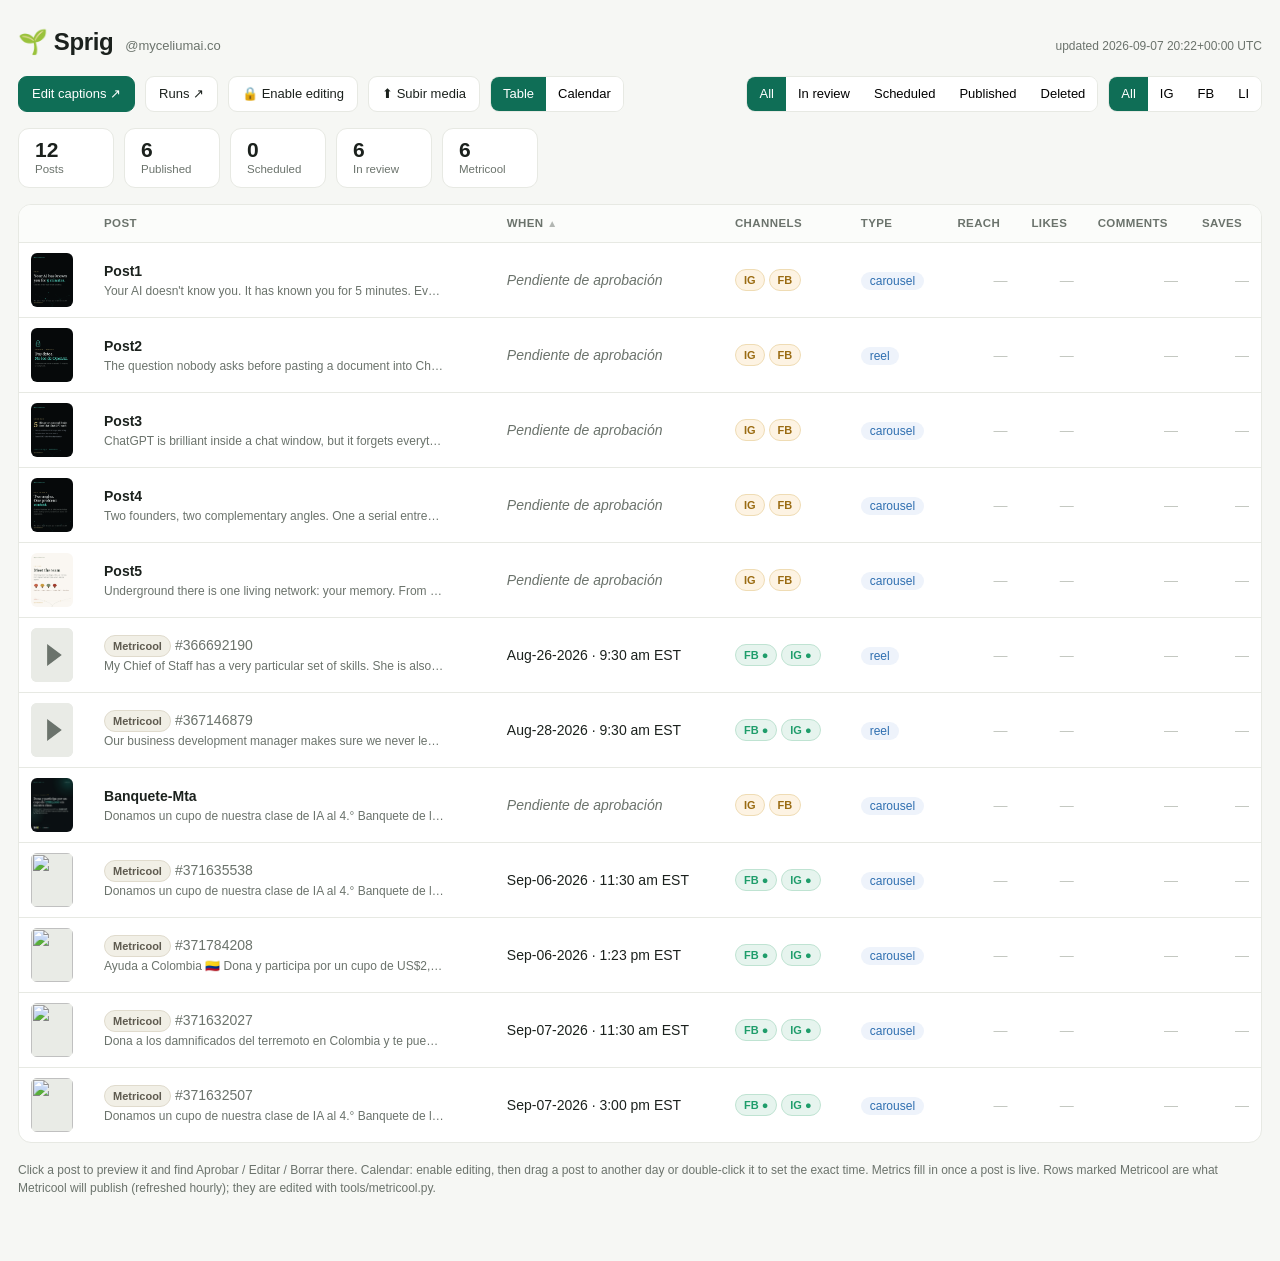
==== commit 84e0cdeb: "dashboard: show the Metricool queue; tools/metricool.py edits a post in place Sprig never published " ====
--- a/docs/index.html
+++ b/docs/index.html
@@ -43,6 +43,12 @@
   .pill.live{background:var(--greenbg);color:var(--green);border-color:#bfe3d2} .pill.sched{background:#fff;color:var(--mut);border-color:var(--line)}
   .pill.rev{background:#fdf3e3;color:#9a6b12;border-color:#efdcb4}
   .pill.del{background:var(--redbg);color:var(--red);border-color:#f3c6c2}
+  .pill.mc{background:#f1efe6;color:#5e5a4f;border-color:#e0dbcd}
+  .pill.err{background:var(--redbg);color:var(--red);border-color:#f3c6c2}
+  .banner{border:1px solid;border-radius:11px;padding:10px 14px;margin-bottom:12px;font-size:13px;line-height:1.5}
+  .banner.red{background:var(--redbg);border-color:#f3c6c2;color:var(--red)}
+  .banner.amber{background:#fdf3e3;border-color:#efdcb4;color:#9a6b12}
+  .banner code{font-size:12px} .banner ul{margin:4px 0 0 18px;padding:0}
   .type{font-size:12px;color:#2f6fb0;background:#eef3fb;padding:2px 9px;border-radius:20px}
   .fbnote{font-size:11px;color:var(--mut);margin-top:3px}
   td.when.rev,td.when.del{color:var(--mut);font-style:italic}
@@ -57,6 +63,7 @@
   .day.today{border-color:var(--accent)} .day.today .dnum{color:var(--accent);font-weight:600}
   .chip{display:flex;align-items:center;gap:5px;border-left:3px solid var(--line);background:#fbfcfa;border-radius:5px;padding:3px 5px;margin-bottom:4px}
   .chip.live{border-left-color:var(--green)} .chip.sched{border-left-color:#cfd4cc}
+  .chip.mc{border-left-style:dotted;background:#f7f5ef} .chip.mc.dup{border-left-color:var(--red);border-left-style:solid}
   .chip.drag{cursor:grab} .chip.drag:active{cursor:grabbing}
   .chip img{width:18px;height:22px;object-fit:cover;border-radius:3px;background:#e9ebe6;flex:none}
   .chip span{font-size:11px;font-weight:600;text-transform:capitalize} .chip em{font-size:10px;color:var(--mut);font-style:normal;margin-left:auto}
@@ -119,6 +126,7 @@
     <div class="seg" id="statusF"><button data-v="all" class="on">All</button><button data-v="review">In review</button><button data-v="scheduled">Scheduled</button><button data-v="published">Published</button><button data-v="deleted">Deleted</button></div>
     <div class="seg" id="chanF"><button data-v="all" class="on">All</button><button data-v="instagram">IG</button><button data-v="facebook">FB</button><button data-v="linkedin">LI</button></div>
   </div>
+  <div id="banners"></div>
   <div class="stats" id="stats"></div>
   <div id="view"></div>
   <footer id="foot"></footer>
@@ -139,16 +147,35 @@
 // Override keys the publisher honours (publisher/overrides.py). Everything the
 // buttons write goes through content/schedule.json; posts.yaml is never touched here.
 const OV_KEYS=["date","time","review","deleted","caption_en","caption_es","hashtags","media"];
-let DATA=[], OVR={}, sortK="when", sortDir=1, fStatus="all", fChan="all", view="table", calMonth=null, bust=0;
+let DATA=[], OVR={}, MC={status:"unconfigured",posts:[],duplicates:{}}, sortK="when", sortDir=1, fStatus="all", fChan="all", view="table", calMonth=null, bust=0;
 const esc=s=>(s||"").replace(/[&<>"]/g,c=>({"&":"&amp;","<":"&lt;",">":"&gt;",'"':"&quot;"}[c]));
 const ig=(p,k)=>((p.metrics||{}).instagram||{})[k];
 const isPub=p=>(p.published||[]).length>0;
+// Metricool rows: the queue that actually publishes since 2026-09-06. Read-only
+// here (the GitHub write layer cannot touch them); edits go through tools/metricool.py.
+const isMc=p=>p.source==="metricool";
+// A video has no still on the Metricool side; a play glyph beats a broken image.
+const VID_THUMB="data:image/svg+xml;utf8,"+encodeURIComponent('<svg xmlns="http://www.w3.org/2000/svg" width="36" height="44"><rect width="36" height="44" rx="4" fill="#e9ebe6"/><path d="M14 13l12 9-12 9z" fill="#6b736c"/></svg>');
+const mcLocal=u=>{try{const x=new URL(u);return x.origin===location.origin?x.pathname.split("/").pop():null;}catch(e){return null;}};
+function mcRows(sec){
+  const dup=(sec&&sec.duplicates)||{};
+  return ((sec&&sec.posts)||[]).map(r=>{
+    const media=r.media||[], nets=r.networks||{};
+    const local=media.length&&mcLocal(media[0]), isVid=/\.(mp4|mov|m4v)(\?|$)/i.test(media[0]||"");
+    return {source:"metricool", id:"mc-"+r.id, mcId:r.id, uuid:r.uuid, date:r.date, time:r.time, tz:r.tz,
+      type:media.length>1?"carousel":(isVid?"reel":"image"),
+      platforms:Object.keys(nets), networks:nets, thumb:isVid?VID_THUMB:(local?("media/"+local):(media[0]||null)),
+      media, caption_en:r.text||"", caption_es:"", hashtags:"", review:false, deleted:false, draft:!!r.draft,
+      overridden:[], published:Object.keys(nets).filter(n=>nets[n]==="PUBLISHED"), metrics:{},
+      dup:!!dup[r.uuid], dupIds:dup[r.uuid]||[]};});
+}
 const base=u=>String(u).split("/").pop();
 // Effective post = data.json row (overrides applied at build time, hourly) with the
 // LIVE override file on top, so a button press shows immediately. `deleted` only
 // ever comes from the override file, so it is read from there alone (a restored post
 // would otherwise stay dimmed until the next Actions rebuild).
-function eff(p){const o=OVR[p.id]||{}; const e=Object.assign({},p);
+function eff(p){const o=isMc(p)?{}:(OVR[p.id]||{}); const e=Object.assign({},p);
+  if(isMc(p)){ e.mediaNames=(p.media||[]).map(u=>mcLocal(u)||u); return e; }
   for(const k of OV_KEYS){ if(k in o) e[k]=o[k]; }
   e.deleted=!!o.deleted;
   e.mediaNames=(o.media||p.media||[]).map(base);
@@ -178,14 +205,15 @@
     return `<th class="${c.sort?'sortable':''} ${c.num?'num':''}" data-k="${c.k}">${c.t} ${ar}</th>`;}).join("");
   const rows=sorted(filtered()).map(p=>{const e=eff(p);
     const chans=(p.platforms||[]).map(pl=>{const l=(p.published||[]).includes(pl);
-      return `<span class="pill ${l?'live':(e.deleted?'del':(e.review?'rev':'sched'))}">${PLAT[pl]||pl}${l?' ●':''}</span>`;}).join("");
+      const st=isMc(p)?(p.networks||{})[pl]:null; const err=st&&st!=="PUBLISHED"&&st!=="PENDING";
+      return `<span class="pill ${l?'live':(err?'err':(e.deleted?'del':(e.review?'rev':'sched')))}" title="${esc(st||'')}">${PLAT[pl]||pl}${l?' ●':(err?' ✕':'')}</span>`;}).join("");
     const fb=((p.metrics||{}).facebook)||{};
     const fbn=(fb.reactions!=null||fb.comments!=null)?`<div class="fbnote">FB ♥ ${fb.reactions??0} · 💬 ${fb.comments??0}</div>`:"";
     const num=k=>{const v=ig(p,k);return v==null?`<td class="num dim">—</td>`:`<td class="num">${v.toLocaleString()}</td>`;};
-    const whenCls=e.deleted?'del':(e.review?'rev':(editing()&&!isPub(p)?'edit':''));
+    const whenCls=e.deleted?'del':(e.review?'rev':(editing()&&!isPub(p)&&!isMc(p)?'edit':''));
     const whenTxt=e.deleted?'Borrado':(e.review?'Pendiente de aprobación':fmtWhen(p));
     return `<tr data-pid="${esc(p.id)}" class="${e.deleted?'deleted':''}"><td><img class="thumb" src="${esc(thumbSrc(p))}" alt=""></td>
-      <td class="post"><div class="id">${esc(p.id)}</div><div class="cap">${esc(e.caption_en||'')}</div></td>
+      <td class="post"><div class="id">${isMc(p)?`<span class="pill mc">Metricool</span>${p.dup?'<span class="pill err">copia ×'+p.dupIds.length+'</span>':''}<span style="color:var(--mut);font-weight:400">#${esc(String(p.mcId))}</span>`:esc(p.id)}</div><div class="cap">${esc(e.caption_en||'')}</div></td>
       <td class="when ${whenCls}" data-id="${esc(p.id)}">${whenTxt}</td>
       <td>${chans}${fbn}</td><td><span class="type">${esc(p.type)}</span></td>
       ${num("reach")}${num("likes")}${num("comments")}${num("saved")}</tr>`;}).join("")
@@ -204,8 +232,9 @@
   const y=calMonth.getFullYear(),m=calMonth.getMonth();
   const startDow=new Date(y,m,1).getDay(),days=new Date(y,m+1,0).getDate();
   const tS=todayS();
-  const chip=p=>`<div class="chip ${isPub(p)?'live':'sched'} ${editing()&&!isPub(p)?'drag':''}" draggable="${editing()&&!isPub(p)}" data-id="${esc(p.id)}">
-      <img src="${esc(thumbSrc(p))}"><span>${esc(p.id)}</span><em>${(p.platforms||[]).map(x=>PLAT[x]).join(' ')}</em></div>`;
+  const chip=p=>{const drag=editing()&&!isPub(p)&&!isMc(p);
+    return `<div class="chip ${isPub(p)?'live':'sched'} ${isMc(p)?'mc':''} ${p.dup?'dup':''} ${drag?'drag':''}" draggable="${drag}" data-id="${esc(p.id)}" title="${isMc(p)?'Metricool #'+esc(String(p.mcId))+(p.dup?' · copia duplicada':''):''}">
+      <img src="${esc(thumbSrc(p))}"><span>${isMc(p)?'M· '+esc(Array.from((p.caption_en||'').split('\n')[0]).slice(0,18).join('')):esc(p.id)}</span><em>${(p.platforms||[]).map(x=>PLAT[x]||x).join(' ')}</em></div>`;};
   let cells=""; for(let i=0;i<startDow;i++)cells+=`<div class="day empty"></div>`;
   for(let d=1;d<=days;d++){const ds=`${y}-${String(m+1).padStart(2,'0')}-${String(d).padStart(2,'0')}`;
     cells+=`<div class="day ${ds===tS?'today':''}" data-date="${ds}"><div class="dnum">${d}</div>${(byDate[ds]||[]).map(chip).join("")}</div>`;}
@@ -421,14 +450,24 @@
   const pub=live.filter(isPub).length,reach=DATA.reduce((s,p)=>s+(ig(p,"reach")||0),0);
   const rev=live.filter(p=>eff(p).review).length;
   const c=[["Posts",live.length],["Published",pub],["Scheduled",live.length-pub-rev],["In review",rev]];
+  const mc=DATA.filter(isMc).length; if(mc||MC.status!=="unconfigured") c.push(["Metricool",mc]);
   if(del)c.push(["Deleted",del]); if(reach>0)c.push(["Total reach",reach.toLocaleString()]);
   document.getElementById("stats").innerHTML=c.map(([l,n])=>`<div class="stat"><div class="n">${n}</div><div class="l">${l}</div></div>`).join("");}
+/* ---------- Metricool banners: a failed read is never an empty queue ---------- */
+function banners(){
+  const h=document.getElementById("banners"); const out=[];
+  if(MC.status==="error") out.push(`<div class="banner red"><b>Metricool no se pudo leer</b> · la cola que ves está incompleta. ${esc(MC.error||"")}</div>`);
+  else if(MC.status==="unconfigured") out.push(`<div class="banner amber"><b>Metricool no conectado.</b> Este tablero solo muestra la cola de Sprig. Para ver lo que Metricool va a publicar, añade los secretos <code>METRICOOL_TOKEN</code> y <code>METRICOOL_USER_ID</code> al repo (README → Metricool).</div>`);
+  const dups=Object.entries(MC.duplicates||{});
+  if(dups.length) out.push(`<div class="banner red"><b>⚠ Copias en Metricool: cada una publica por separado.</b> Bórralas en Metricool o corre <code>python tools/metricool.py dedupe --apply</code>.<ul>${dups.map(([u,ids])=>`<li>uuid <code>${esc(u)}</code> · ${ids.length} filas pendientes: ${ids.map(i=>"#"+i).join(", ")}</li>`).join("")}</ul></div>`);
+  h.innerHTML=out.join("");
+}
 /* ---------- preview ---------- */
 let pvI=0, pvM=[], pvId=null;
 const pvIsVid=u=>/\.(mp4|mov|webm|m4v)$/i.test(String(u));
 // Las miniaturas y el visor leen de docs/media (mismo origen). raw.githubusercontent
 // cross-origin ya habia fallado antes en este dashboard.
-const pvLocal=u=>"media/"+base(u)+(bust?"?v="+bust:"");
+const pvLocal=u=>/^https?:/i.test(String(u))?u:("media/"+base(u)+(bust?"?v="+bust:""));
 function pvShow(n){
   pvI=Math.max(0,Math.min(pvM.length-1,n));
   const u=pvM[pvI];
@@ -445,16 +484,19 @@
   pvId=id; pvM=e.mediaNames;
   document.getElementById("pvtitle").textContent=p.id;
   const st=e.deleted?"Borrado de la cola":(e.review?"En revisión, sin fecha":fmtWhen(p));
-  document.getElementById("pvmeta").textContent=st+"  ·  "+(p.platforms||[]).map(x=>PLAT[x]||x).join(" ")+"  ·  "+p.type;
+  document.getElementById("pvmeta").textContent=(isMc(p)?"Metricool · ":"")+st+"  ·  "+(p.platforms||[]).map(x=>PLAT[x]||x).join(" ")+"  ·  "+p.type;
   const cap=[e.caption_en,e.caption_es].filter(x=>x&&x.trim()).join("\n\n");
   document.getElementById("pvcap").textContent=cap;
   document.getElementById("pvtags").textContent=e.hashtags||"";
   document.getElementById("pvlen").textContent=(cap.length+(e.hashtags?e.hashtags.length+2:0))+" caracteres  ·  limite Instagram 2.200";
-  const ovk=Object.keys(OVR[id]||{}); document.getElementById("pvnote").textContent=ovk.length?"Editado desde el dashboard: "+ovk.join(", "):"";
+  const ovk=Object.keys(OVR[id]||{});
+  document.getElementById("pvnote").textContent=isMc(p)
+    ?`Programado en Metricool · #${p.mcId} · uuid ${p.uuid}${p.draft?' · borrador':''} · `+Object.entries(p.networks||{}).map(([n,s])=>`${PLAT[n]||n}: ${s}`).join(", ")+(p.dup?`  ⚠ ${p.dupIds.length} copias pendientes de este mismo post`:"")+"  ·  Se edita con tools/metricool.py, no desde aquí."
+    :(ovk.length?"Editado desde el dashboard: "+ovk.join(", "):"");
   // actions
   const acts=document.getElementById("pvacts"); acts.innerHTML="";
   const btn=(t,cls,fn,title)=>{const b=document.createElement("button");b.className="f "+cls;b.textContent=t;b.onclick=fn;if(title)b.title=title;acts.appendChild(b);return b;};
-  if(isPub(p)){ /* published: nothing to change */ }
+  if(isPub(p)||isMc(p)){ /* published, or lives in Metricool: nothing to change here */ }
   else if(e.deleted){ btn("↩ Restaurar","on",()=>restore(id)); }
   else{
     if(e.review) btn("✓ Aprobar","on",()=>openApprove(id),"Pregunta fecha y hora, luego agenda");
@@ -462,7 +504,7 @@
     btn("🗑 Borrar","danger",()=>openDelete(id));
   }
   const md=document.getElementById("pvmedia"); md.innerHTML="";
-  if(!isPub(p)&&!e.deleted){
+  if(!isPub(p)&&!e.deleted&&!isMc(p)){
     const b1=document.createElement("button");b1.className="f";b1.textContent="⇄ Reemplazar esta";b1.onclick=()=>replaceMedia(id,pvI);md.appendChild(b1);
     if(p.type!=="reel"){const b2=document.createElement("button");b2.className="f";b2.textContent="+ Añadir imagen";b2.onclick=()=>replaceMedia(id,null);md.appendChild(b2);
       const b3=document.createElement("button");b3.className="f danger";b3.textContent="− Quitar esta";b3.onclick=()=>removeMedia(id,pvI);md.appendChild(b3);}
@@ -501,7 +543,7 @@
   fetch('./data.json?'+Date.now()).then(r=>r.json()),
   loadOverrides()
 ]).then(([d,ov])=>{
-  DATA=d.posts||[]; OVR=ov||{};
+  MC=d.metricool||MC; DATA=(d.posts||[]).concat(mcRows(MC)); OVR=ov||{};
   const dates=DATA.filter(p=>!eff(p).deleted).map(p=>eff(p).date).filter(Boolean).sort();
   // Abrir en el proximo post pendiente, no en el mas viejo de la cola. Con posts
   // caducados en el archivo, dates[0] dejaba el calendario anclado meses atras y
@@ -509,10 +551,10 @@
   const anchor=dates.find(x=>x>=todayS());
   calMonth=anchor?new Date(anchor+"T00:00:00"):new Date(); calMonth=new Date(calMonth.getFullYear(),calMonth.getMonth(),1);
   document.getElementById('updated').textContent=d.updated?'updated '+d.updated.replace('T',' ')+' UTC':'';
-  document.getElementById('foot').textContent="Click a post to preview it and find Aprobar / Editar / Borrar there. Calendar: enable editing, then drag a post to another day or double-click it to set the exact time. Metrics fill in once a post is live.";
+  document.getElementById('foot').textContent="Click a post to preview it and find Aprobar / Editar / Borrar there. Calendar: enable editing, then drag a post to another day or double-click it to set the exact time. Metrics fill in once a post is live. Rows marked Metricool are what Metricool will publish (refreshed hourly); they are edited with tools/metricool.py.";
   wireSeg("viewF",v=>view=v); wireSeg("statusF",v=>fStatus=v); wireSeg("chanF",v=>fChan=v); setEditBtn();
   document.getElementById("uploadBtn").onclick=uploadLoose;
-  stats(); render();
+  banners(); stats(); render();
 }).catch(()=>{document.getElementById('view').innerHTML='<p style="padding:20px;color:var(--mut)">Could not load data.json yet — it builds on the first Actions run.</p>';});
 </script>
 
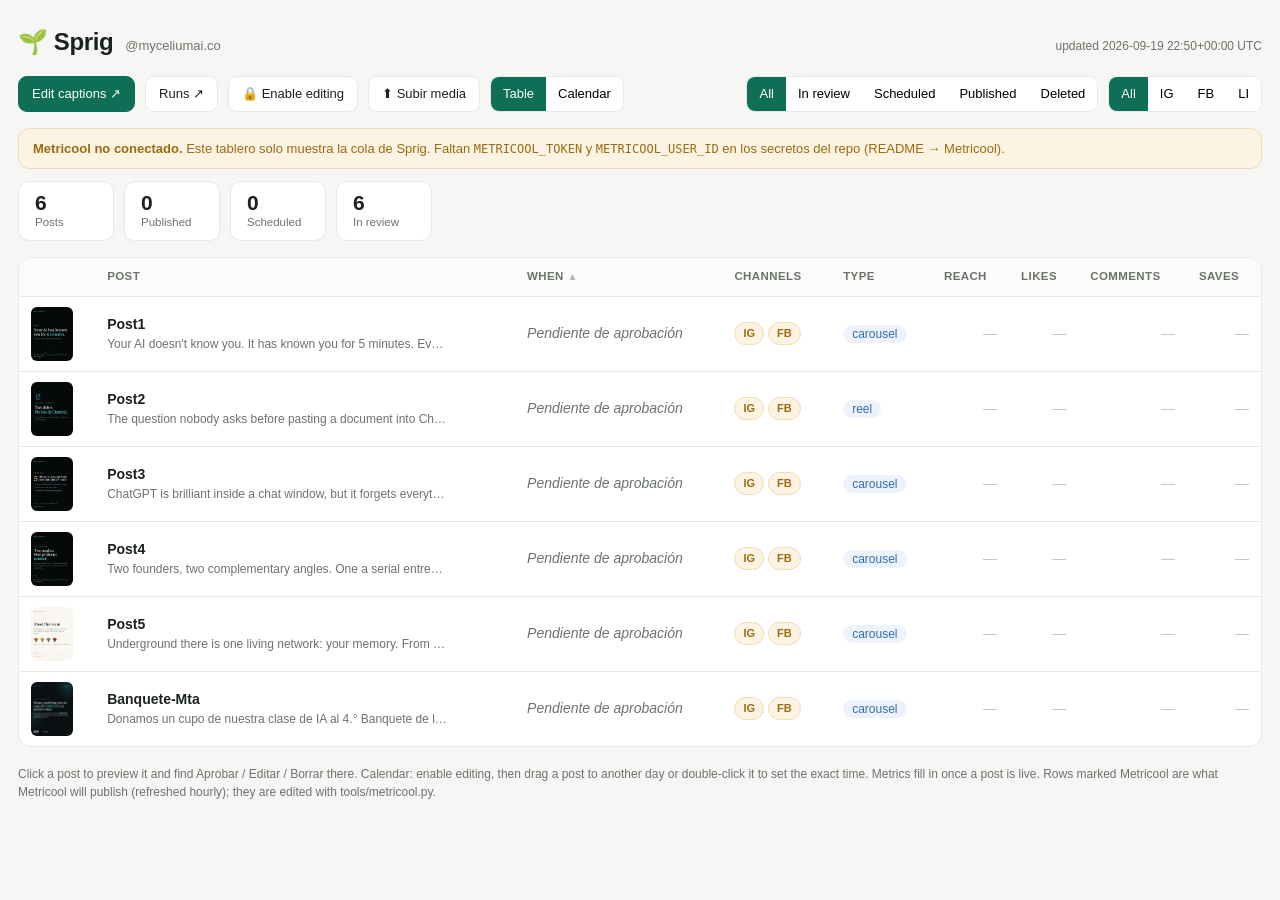
==== commit 83724441: "guard: name the missing Metricool credential (half-configured read as unconfigured) METRICOOL_TOKEN " ====
--- a/docs/index.html
+++ b/docs/index.html
@@ -457,7 +457,11 @@
 function banners(){
   const h=document.getElementById("banners"); const out=[];
   if(MC.status==="error") out.push(`<div class="banner red"><b>Metricool no se pudo leer</b> · la cola que ves está incompleta. ${esc(MC.error||"")}</div>`);
-  else if(MC.status==="unconfigured") out.push(`<div class="banner amber"><b>Metricool no conectado.</b> Este tablero solo muestra la cola de Sprig. Para ver lo que Metricool va a publicar, añade los secretos <code>METRICOOL_TOKEN</code> y <code>METRICOOL_USER_ID</code> al repo (README → Metricool).</div>`);
+  else if(MC.status==="unconfigured"){
+    const miss=MC.missing||["METRICOOL_TOKEN","METRICOOL_USER_ID"];
+    const half=miss.length===1?` El otro secreto YA está puesto: falta <b>solo este</b>, y hasta que esté este tablero no muestra nada de Metricool.`:"";
+    out.push(`<div class="banner amber"><b>Metricool no conectado.</b> Este tablero solo muestra la cola de Sprig. Falta${miss.length>1?"n":""} ${miss.map(m=>"<code>"+esc(m)+"</code>").join(" y ")} en los secretos del repo (README → Metricool).${half}</div>`);
+  }
   const dups=Object.entries(MC.duplicates||{});
   if(dups.length) out.push(`<div class="banner red"><b>⚠ Copias en Metricool: cada una publica por separado.</b> Bórralas en Metricool o corre <code>python tools/metricool.py dedupe --apply</code>.<ul>${dups.map(([u,ids])=>`<li>uuid <code>${esc(u)}</code> · ${ids.length} filas pendientes: ${ids.map(i=>"#"+i).join(", ")}</li>`).join("")}</ul></div>`);
   h.innerHTML=out.join("");
